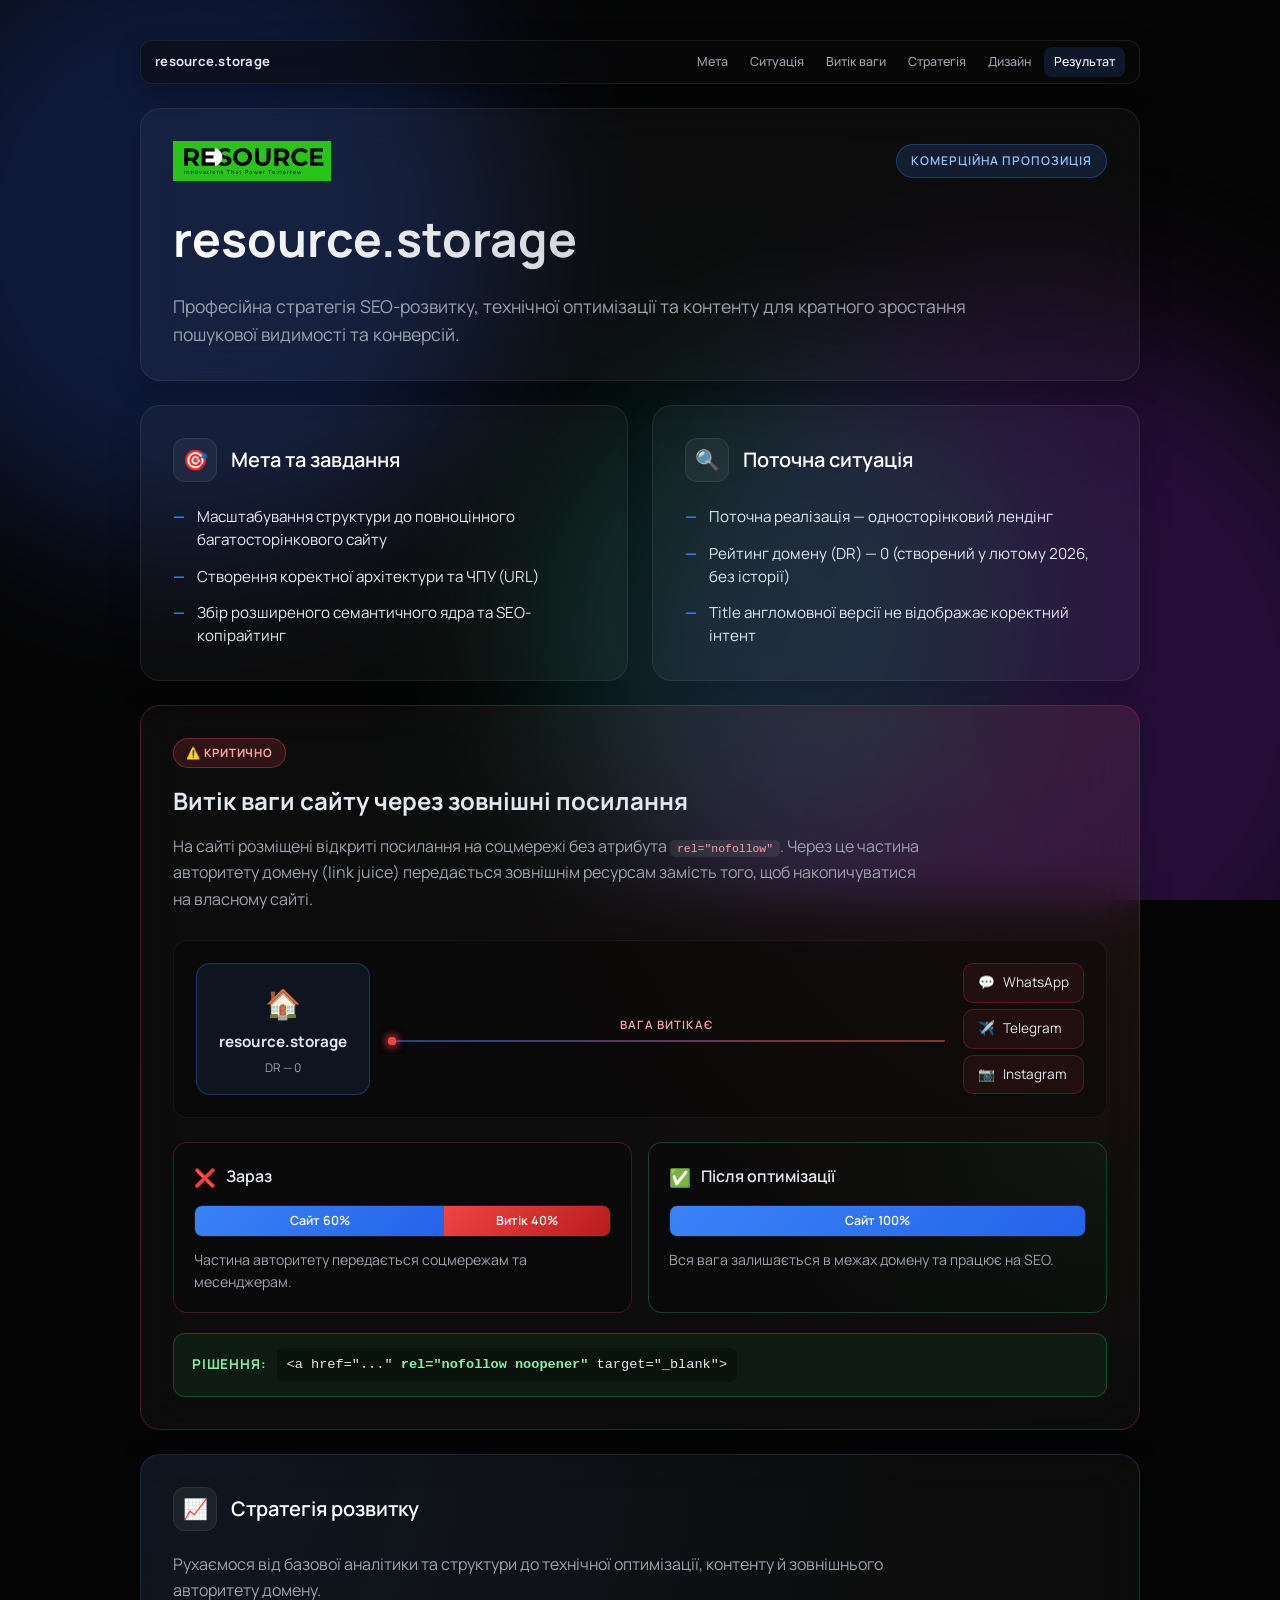
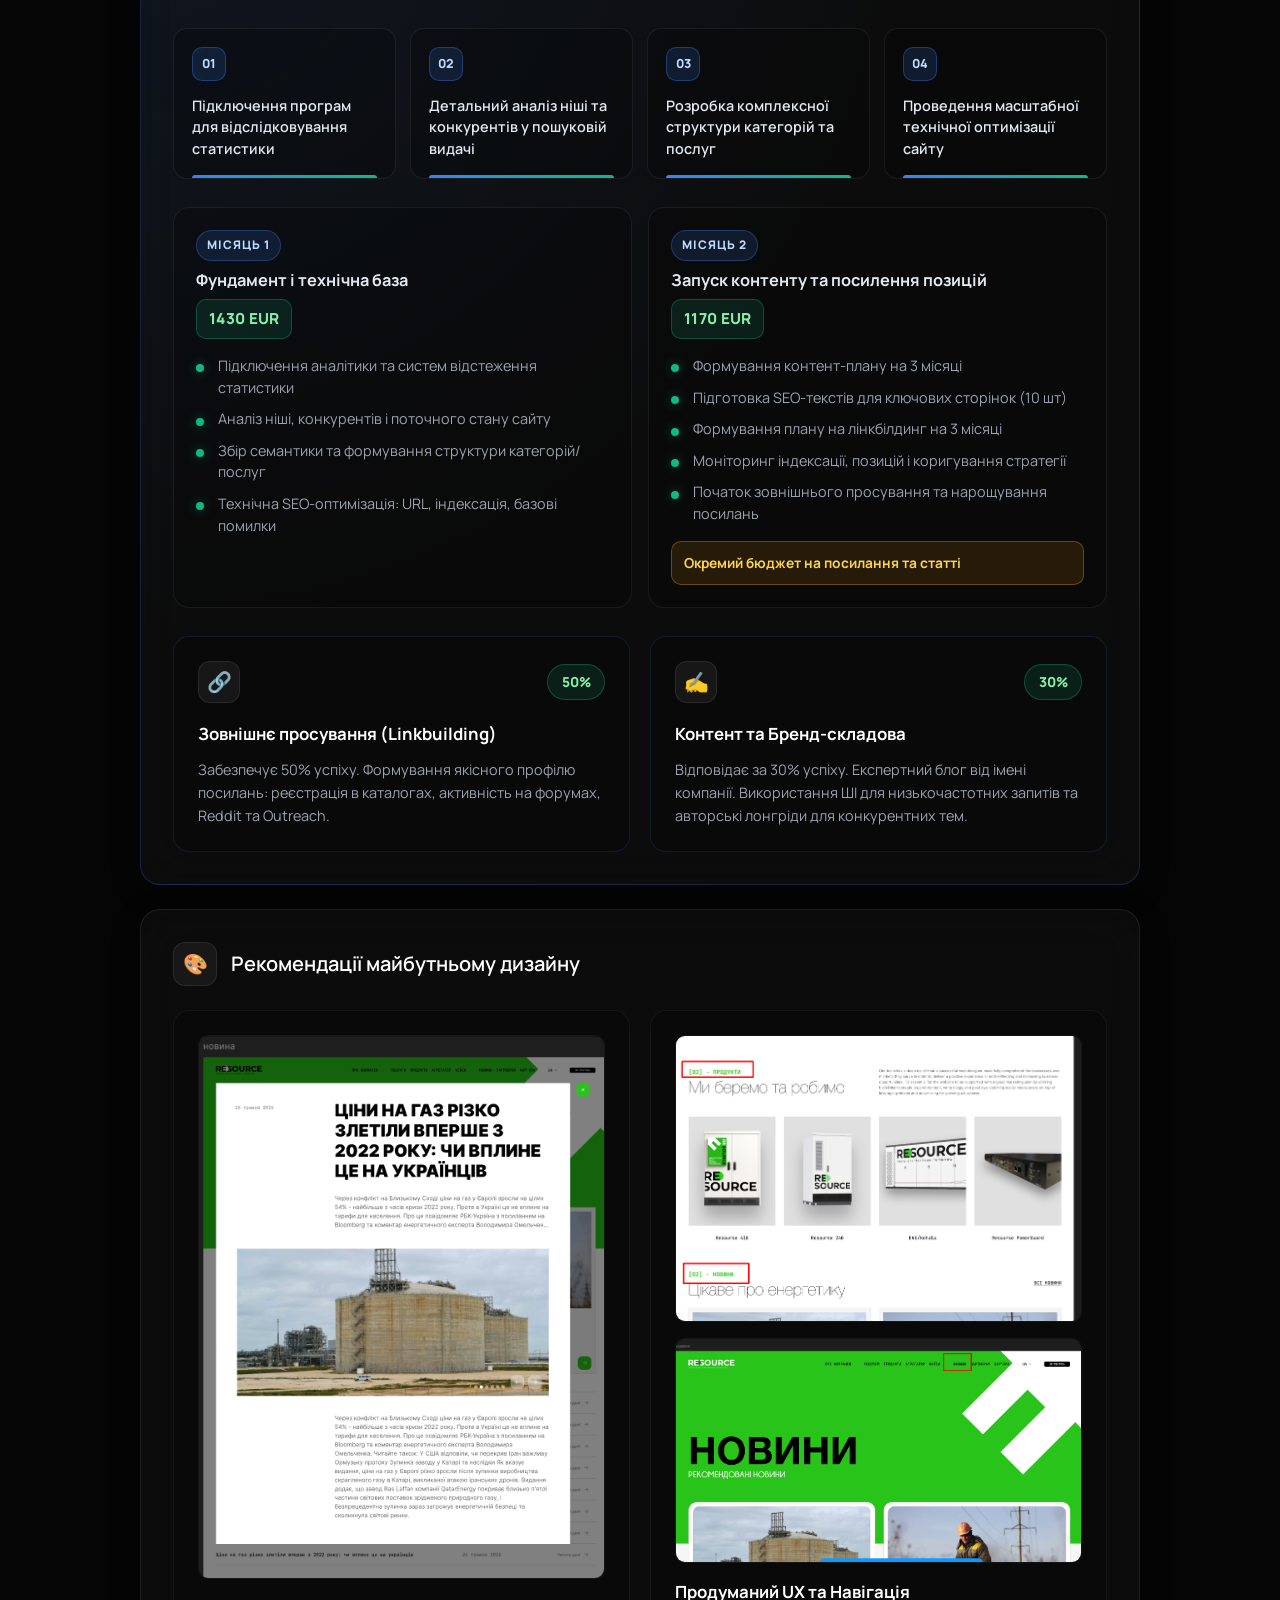
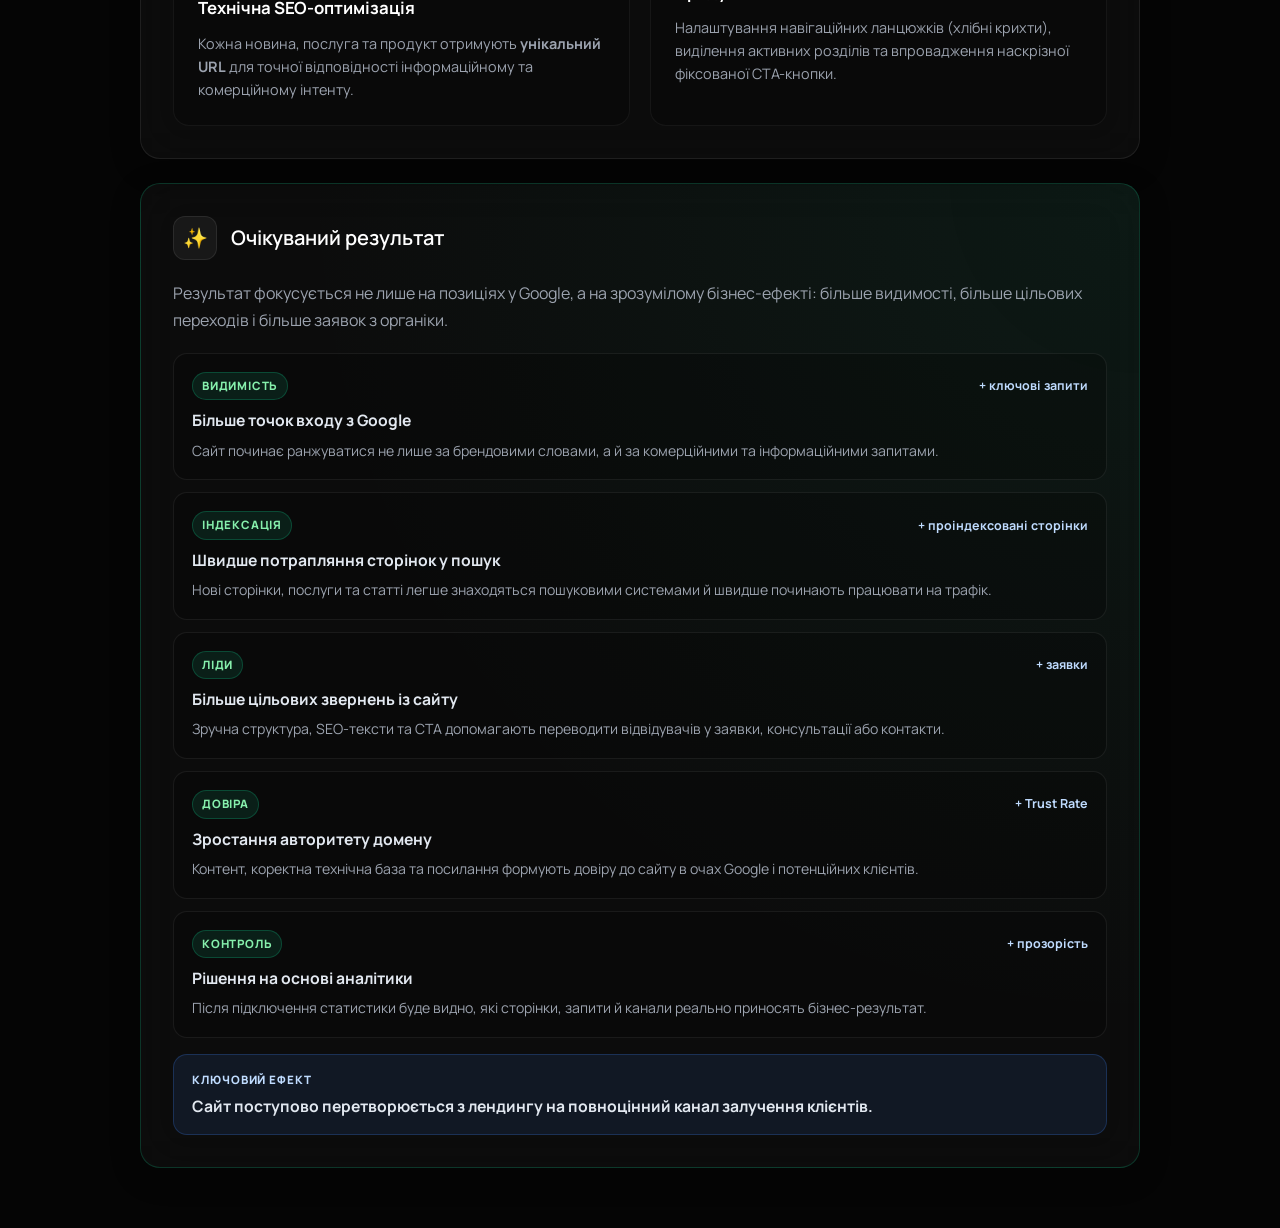
==== index.html @ 7d02f85b "Initial GitHub Pages site" ====
﻿<!doctype html>
<html lang="uk">

<head>
    <meta charset="UTF-8" />
    <meta name="viewport" content="width=device-width, initial-scale=1.0" />
    <title>Комерційна пропозиція | resource.storage</title>
    <link rel="preconnect" href="https://fonts.googleapis.com" />
    <link rel="preconnect" href="https://fonts.gstatic.com" crossorigin />
    <link href="https://fonts.googleapis.com/css2?family=Manrope:wght@300;400;500;600;700&display=swap"
        rel="stylesheet" />
    <link rel="stylesheet" href="styles.css" />
</head>

<body>
    <div class="bg-mesh">
        <div class="blob blob-1"></div>
        <div class="blob blob-2"></div>
        <div class="blob blob-3"></div>
    </div>
    <div class="container">
        <nav class="site-nav" aria-label="Навігація">
            <a class="site-nav__brand" href="https://resource.storage/" target="_blank"
                rel="noopener noreferrer">resource.storage</a>
            <button class="site-nav__toggle" id="navToggle" aria-label="Меню" aria-expanded="false">
                <span></span><span></span><span></span>
            </button>
            <ul class="site-nav__list" id="navList">
                <li><a href="#goals">Мета</a></li>
                <li><a href="#situation">Ситуація</a></li>
                <li><a href="#linkLeak">Витік ваги</a></li>
                <li><a href="#strategy">Стратегія</a></li>
                <li><a href="#design">Дизайн</a></li>
                <li><a href="#benefits">Результат</a></li>
            </ul>
        </nav>
        <header class="glass-panel hero reveal">
            <div class="hero-top">
                <img id="clientLogo" src="" alt="Логотип клієнта" class="client-logo" />
                <div class="badge">Комерційна пропозиція</div>
            </div>
            <h1 id="companyName">Компания</h1>
            <p id="offerSummary" class="lead"></p>
        </header>
        <div class="grid-2 reveal">
            <section id="goals" class="glass-panel panel-with-image">
                <div class="panel-header">
                    <div class="icon-box">🎯</div>
                    <h2>Мета та завдання</h2>
                </div>
                <ul id="goalsList" class="clean-list"></ul>
            </section>
            <section id="situation" class="glass-panel panel-with-image">
                <div class="panel-header">
                    <div class="icon-box">🔍</div>
                    <h2>Поточна ситуація</h2>
                </div>
                <ul id="currentSituationList" class="clean-list"></ul>
            </section>
        </div>

        <section id="linkLeak" class="glass-panel link-leak reveal">
            <div class="link-leak__header">
                <div class="link-leak__badge">⚠️ Критично</div>
                <h2 class="link-leak__title">Витік ваги сайту через зовнішні посилання</h2>
                <p class="link-leak__desc">
                    На сайті розміщені відкриті посилання на соцмережі без атрибута
                    <code>rel="nofollow"</code>. Через це частина авторитету домену (link juice)
                    передається зовнішнім ресурсам замість того, щоб накопичуватися на власному сайті.
                </p>
            </div>

            <div class="leak-diagram">
                <div class="leak-node leak-node--site">
                    <div class="leak-node__icon">🏠</div>
                    <div class="leak-node__label">resource.storage</div>
                    <div class="leak-node__sub">DR — 0</div>
                </div>
                <div class="leak-flow" aria-hidden="true">
                    <span class="leak-flow__label">вага витікає</span>
                    <div class="leak-flow__line">
                        <span class="leak-flow__dot"></span>
                        <span class="leak-flow__dot"></span>
                        <span class="leak-flow__dot"></span>
                    </div>
                </div>
                <div class="leak-targets">
                    <div class="leak-target"><span>💬</span> WhatsApp</div>
                    <div class="leak-target"><span>✈️</span> Telegram</div>
                    <div class="leak-target"><span>📷</span> Instagram</div>
                </div>
            </div>

            <div class="leak-compare">
                <div class="leak-card leak-card--bad">
                    <div class="leak-card__head">
                        <span class="leak-card__icon">❌</span>
                        <h3>Зараз</h3>
                    </div>
                    <div class="leak-bar">
                        <div class="leak-bar__fill leak-bar__fill--site" style="width: 60%;">Сайт 60%</div>
                        <div class="leak-bar__fill leak-bar__fill--leak" style="width: 40%;">Витік 40%</div>
                    </div>
                    <p>Частина авторитету передається соцмережам та месенджерам.</p>
                </div>
                <div class="leak-card leak-card--good">
                    <div class="leak-card__head">
                        <span class="leak-card__icon">✅</span>
                        <h3>Після оптимізації</h3>
                    </div>
                    <div class="leak-bar">
                        <div class="leak-bar__fill leak-bar__fill--site" style="width: 100%;">Сайт 100%</div>
                    </div>
                    <p>Вся вага залишається в межах домену та працює на SEO.</p>
                </div>
            </div>

            <div class="leak-fix">
                <span class="leak-fix__label">Рішення:</span>
                <code>&lt;a href="..." <strong>rel="nofollow noopener"</strong> target="_blank"&gt;</code>
            </div>
        </section>

        <section id="strategy" class="glass-panel strategy-section reveal">
            <div class="panel-header">
                <div class="icon-box">📈</div>
                <h2>Стратегія розвитку</h2>
            </div>
            <p class="strategy-section__lead">
                Рухаємося від базової аналітики та структури до технічної оптимізації, контенту й зовнішнього
                авторитету домену.
            </p>
            <ul id="newStrategyList" class="strategy-timeline"></ul>

            <div class="strategy-months" aria-label="Розподіл робіт на два місяці">
                <div class="strategy-month">
                    <div class="strategy-month__top">
                        <span class="strategy-month__label">Місяць 1</span>
                        <strong>Фундамент і технічна база</strong>
                        <span class="strategy-month__price">1430 EUR</span>
                    </div>
                    <ul>
                        <li>Підключення аналітики та систем відстеження статистики</li>
                        <li>Аналіз ніші, конкурентів і поточного стану сайту</li>
                        <li>Збір семантики та формування структури категорій/послуг</li>
                        <li>Технічна SEO-оптимізація: URL, індексація, базові помилки</li>
                    </ul>
                </div>
                <div class="strategy-month">
                    <div class="strategy-month__top">
                        <span class="strategy-month__label">Місяць 2</span>
                        <strong>Запуск контенту та посилення позицій</strong>
                        <span class="strategy-month__price">1170 EUR</span>
                    </div>
                    <ul>
                        <li>Формування контент-плану на 3 місяці</li>
                        <li>Підготовка SEO-текстів для ключових сторінок (10 шт)</li>
                        <li>Формування плану на лінкбілдинг на 3 місяці</li>
                        <li>Моніторинг індексації, позицій і коригування стратегії</li>
                        <li>Початок зовнішнього просування та нарощування посилань</li>
                    </ul>
                    <div class="strategy-month__note">Окремий бюджет на посилання та статті</div>
                </div>
            </div>

            <div class="strategy-grid strategy-priority-grid" id="strategyBlocksGrid"></div>
        </section>

        <section id="design" class="glass-panel reveal">
            <div class="panel-header">
                <div class="icon-box">🎨</div>
                <h2>Рекомендації майбутньому дизайну</h2>
            </div>
            <div class="strategy-grid" id="designGrid"></div>
        </section>
        <section id="benefits" class="glass-panel results-panel reveal">
            <div class="panel-header">
                <div class="icon-box">✨</div>
                <h2>Очікуваний результат</h2>
            </div>
            <p class="results-panel__lead">
                Результат фокусується не лише на позиціях у Google, а на зрозумілому бізнес-ефекті:
                більше видимості, більше цільових переходів і більше заявок з органіки.
            </p>
            <div id="benefitsList" class="business-results"></div>
            <div class="results-summary">
                <span class="results-summary__label">Ключовий ефект</span>
                <strong>Сайт поступово перетворюється з лендингу на повноцінний канал залучення клієнтів.</strong>
            </div>
        </section>
    </div>

    <div id="lightbox" class="lightbox" role="dialog" aria-modal="true">
        <button class="lightbox-close" id="lightboxClose" aria-label="Закрити">&times;</button>
        <img id="lightboxImg" src="" alt="" class="lightbox-img" />
    </div>

    <script src="script.js"></script>
</body>

</html>
---- styles.css ----
﻿:root {
    --bg: #050505;
    --text: #e2e8f0;
    --muted: #9ca3af;
    --accent: #3b82f6;
    --accent-hover: #2563eb;
    --glass-bg: rgba(255, 255, 255, 0.03);
    --glass-border: rgba(255, 255, 255, 0.08);
}

* {
    box-sizing: border-box;
}

body {
    margin: 0;
    font-family: 'Manrope', sans-serif;
    background-color: var(--bg);
    color: var(--text);
    line-height: 1.6;
    overflow-x: hidden;
    min-height: 100vh;
    padding-bottom: 60px;
}

.bg-mesh {
    position: fixed;
    top: 0;
    left: 0;
    right: 0;
    bottom: 0;
    z-index: -1;
    overflow: hidden;
    background: #050505;
}

.blob {
    position: absolute;
    border-radius: 50%;
    filter: blur(80px);
    opacity: 0.4;
    animation: float 20s infinite ease-in-out;
}

.blob-1 {
    top: -10%;
    left: -10%;
    width: 50vw;
    height: 50vw;
    background: #1e3a8a;
}

.blob-2 {
    bottom: -20%;
    right: -10%;
    width: 60vw;
    height: 60vw;
    background: #581c87;
    animation-delay: -5s;
}

.blob-3 {
    top: 40%;
    left: 40%;
    width: 40vw;
    height: 40vw;
    background: #064e3b;
    animation-delay: -10s;
}

@keyframes float {

    0%,
    100% {
        transform: translateY(0) scale(1);
    }

    50% {
        transform: translateY(-30px) scale(1.05);
    }
}

.container {
    max-width: 1040px;
    margin: 40px auto 0;
    padding: 0 20px;
    display: flex;
    flex-direction: column;
    gap: 24px;
}

.glass-panel {
    background: var(--glass-bg);
    border: 1px solid var(--glass-border);
    backdrop-filter: blur(24px);
    -webkit-backdrop-filter: blur(24px);
    border-radius: 20px;
    padding: 32px;
    box-shadow: 0 8px 32px rgba(0, 0, 0, 0.2);
}

html {
    scroll-behavior: smooth;
}

section[id],
footer[id] {
    scroll-margin-top: 70px;
}

.site-nav {
    position: sticky;
    top: 10px;
    z-index: 100;
    display: flex;
    align-items: center;
    justify-content: space-between;
    gap: 12px;
    padding: 6px 14px;
    background: rgba(10, 10, 12, 0.55);
    border: 1px solid var(--glass-border);
    backdrop-filter: blur(24px);
    -webkit-backdrop-filter: blur(24px);
    border-radius: 12px;
    box-shadow: 0 6px 24px rgba(0, 0, 0, 0.3);
}

.site-nav__brand {
    font-weight: 700;
    letter-spacing: 0.02em;
    color: var(--text);
    font-size: 0.82rem;
    text-decoration: none;
    transition: color 0.2s;
}

.site-nav__brand:hover {
    color: var(--accent);
}

.site-nav__list {
    list-style: none;
    margin: 0;
    padding: 0;
    display: flex;
    flex-wrap: wrap;
    gap: 2px;
}

.site-nav__list a {
    display: inline-block;
    padding: 5px 10px;
    color: var(--muted);
    text-decoration: none;
    font-size: 0.78rem;
    font-weight: 500;
    border-radius: 8px;
    transition: color 0.2s, background 0.2s;
}

.site-nav__list a:hover,
.site-nav__list a.active {
    color: #fff;
    background: rgba(59, 130, 246, 0.15);
}

.site-nav__toggle {
    display: none;
    flex-direction: column;
    gap: 4px;
    background: none;
    border: none;
    cursor: pointer;
    padding: 8px;
}

.site-nav__toggle span {
    display: block;
    width: 22px;
    height: 2px;
    background: var(--text);
    border-radius: 2px;
    transition: transform 0.25s, opacity 0.25s;
}

.site-nav__toggle[aria-expanded="true"] span:nth-child(1) {
    transform: translateY(6px) rotate(45deg);
}

.site-nav__toggle[aria-expanded="true"] span:nth-child(2) {
    opacity: 0;
}

.site-nav__toggle[aria-expanded="true"] span:nth-child(3) {
    transform: translateY(-6px) rotate(-45deg);
}

@media (max-width: 760px) {
    .site-nav {
        flex-wrap: wrap;
    }
    .site-nav__toggle {
        display: flex;
    }
    .site-nav__list {
        flex-basis: 100%;
        flex-direction: column;
        gap: 2px;
        max-height: 0;
        overflow: hidden;
        transition: max-height 0.3s ease;
    }
    .site-nav__list.open {
        max-height: 500px;
        padding-top: 8px;
    }
    .site-nav__list a {
        display: block;
        padding: 10px 12px;
    }
}

.hero-top {
    display: flex;
    align-items: center;
    justify-content: space-between;
    margin-bottom: 20px;
    flex-wrap: wrap;
    gap: 16px;
}

.client-logo {
    height: 40px;
    width: auto;
    max-width: 180px;
    object-fit: contain;
}

.badge {
    display: inline-block;
    padding: 6px 14px;
    background: rgba(59, 130, 246, 0.15);
    border: 1px solid rgba(59, 130, 246, 0.3);
    color: #93c5fd;
    border-radius: 100px;
    font-size: 0.75rem;
    font-weight: 600;
    text-transform: uppercase;
    letter-spacing: 0.08em;
}

.hero h1 {
    margin: 0 0 14px;
    font-size: clamp(2rem, 4vw, 3rem);
    font-weight: 700;
    background: linear-gradient(to right, #fff, #9ca3af);
    background-clip: text;
    -webkit-background-clip: text;
    -webkit-text-fill-color: transparent;
}

.hero .lead {
    font-size: 1.1rem;
    color: var(--muted);
    margin: 0;
    max-width: 800px;
    line-height: 1.6;
}

.grid-2 {
    display: grid;
    grid-template-columns: 1fr 1fr;
    gap: 24px;
}

.panel-header {
    display: flex;
    align-items: center;
    gap: 14px;
    margin-bottom: 24px;
}

.icon-box {
    background: rgba(255, 255, 255, 0.05);
    width: 44px;
    height: 44px;
    border-radius: 12px;
    display: flex;
    align-items: center;
    justify-content: center;
    font-size: 1.25rem;
    border: 1px solid var(--glass-border);
}

h2 {
    margin: 0;
    font-size: 1.25rem;
    font-weight: 600;
    color: #fff;
}

.clean-list {
    list-style: none;
    padding: 0;
    margin: 0;
    display: flex;
    flex-direction: column;
    gap: 14px;
}

.clean-list li {
    display: flex;
    gap: 12px;
    color: var(--text);
    font-size: 0.95rem;
    line-height: 1.5;
}

.clean-list li::before {
    content: "—";
    color: var(--accent);
    font-weight: bold;
}

.check-list li::before {
    content: "✓";
    color: #10b981;
}

.results-panel {
    border-color: rgba(16, 185, 129, 0.24);
    background:
        radial-gradient(circle at top right, rgba(16, 185, 129, 0.08), transparent 60%),
        var(--glass-bg);
}

.results-panel__lead {
    margin: -4px 0 20px;
    color: var(--muted);
    line-height: 1.65;
}

.business-results {
    display: grid;
    grid-template-columns: 1fr;
    gap: 12px;
}

.business-result {
    padding: 18px;
    background: rgba(0, 0, 0, 0.22);
    border: 1px solid rgba(255, 255, 255, 0.07);
    border-radius: 14px;
    transition: transform 0.25s ease, border-color 0.25s ease;
}

.business-result:hover {
    transform: translateY(-2px);
    border-color: rgba(16, 185, 129, 0.28);
}

.business-result__top {
    display: flex;
    justify-content: space-between;
    align-items: center;
    gap: 10px;
    margin-bottom: 10px;
}

.business-result__metric {
    padding: 4px 9px;
    background: rgba(16, 185, 129, 0.12);
    border: 1px solid rgba(16, 185, 129, 0.28);
    border-radius: 100px;
    color: #86efac;
    font-size: 0.72rem;
    font-weight: 800;
    text-transform: uppercase;
    letter-spacing: 0.07em;
}

.business-result__impact {
    color: #bfdbfe;
    font-size: 0.78rem;
    font-weight: 700;
    white-space: nowrap;
}

.business-result h3 {
    margin: 0 0 8px;
    color: var(--text);
    font-size: 0.98rem;
    line-height: 1.35;
}

.business-result p {
    margin: 0;
    color: var(--muted);
    font-size: 0.88rem;
    line-height: 1.55;
}

.results-summary {
    margin-top: 16px;
    padding: 16px 18px;
    background: rgba(59, 130, 246, 0.1);
    border: 1px solid rgba(59, 130, 246, 0.24);
    border-radius: 14px;
}

.results-summary__label {
    display: block;
    margin-bottom: 6px;
    color: #bfdbfe;
    font-size: 0.72rem;
    font-weight: 800;
    text-transform: uppercase;
    letter-spacing: 0.08em;
}

.results-summary strong {
    display: block;
    color: var(--text);
    font-size: 0.98rem;
    line-height: 1.45;
}

.strategy-grid {
    display: grid;
    grid-template-columns: 1fr 1fr;
    gap: 20px;
}

.strategy-section {
    position: relative;
    overflow: hidden;
    border-color: rgba(59, 130, 246, 0.22);
    background:
        radial-gradient(circle at top left, rgba(59, 130, 246, 0.09), transparent 55%),
        var(--glass-bg);
}

.strategy-section__lead {
    margin: -4px 0 24px;
    color: var(--muted);
    max-width: 760px;
    line-height: 1.65;
}

.strategy-timeline {
    list-style: none;
    margin: 0 0 28px;
    padding: 0;
    display: grid;
    grid-template-columns: repeat(4, 1fr);
    gap: 14px;
}

.strategy-timeline__item {
    position: relative;
    min-height: 128px;
    padding: 18px;
    background: rgba(0, 0, 0, 0.22);
    border: 1px solid rgba(255, 255, 255, 0.07);
    border-radius: 14px;
    overflow: hidden;
}

.strategy-timeline__item::after {
    content: "";
    position: absolute;
    left: 18px;
    right: 18px;
    bottom: 0;
    height: 3px;
    background: linear-gradient(90deg, #3b82f6, #10b981);
    border-radius: 3px 3px 0 0;
}

.strategy-timeline__step {
    display: inline-flex;
    align-items: center;
    justify-content: center;
    width: 34px;
    height: 34px;
    margin-bottom: 14px;
    background: rgba(59, 130, 246, 0.15);
    border: 1px solid rgba(59, 130, 246, 0.35);
    border-radius: 10px;
    color: #bfdbfe;
    font-size: 0.78rem;
    font-weight: 800;
}

.strategy-timeline__text {
    display: block;
    color: var(--text);
    font-size: 0.9rem;
    line-height: 1.5;
    font-weight: 600;
}

.strategy-months {
    display: grid;
    grid-template-columns: 1fr 1fr;
    gap: 16px;
    margin: 0 0 28px;
}

.strategy-month {
    padding: 22px;
    background: rgba(0, 0, 0, 0.22);
    border: 1px solid rgba(255, 255, 255, 0.07);
    border-radius: 16px;
}

.strategy-month__top {
    display: flex;
    flex-direction: column;
    gap: 8px;
    margin-bottom: 16px;
}

.strategy-month__top strong {
    color: var(--text);
    font-size: 1.02rem;
    line-height: 1.35;
}

.strategy-month__price {
    width: fit-content;
    padding: 7px 12px;
    background: rgba(16, 185, 129, 0.12);
    border: 1px solid rgba(16, 185, 129, 0.32);
    border-radius: 10px;
    color: #86efac;
    font-size: 0.95rem;
    font-weight: 800;
    letter-spacing: 0.02em;
}

.strategy-month__label {
    width: fit-content;
    padding: 5px 10px;
    background: rgba(59, 130, 246, 0.14);
    border: 1px solid rgba(59, 130, 246, 0.32);
    border-radius: 100px;
    color: #bfdbfe;
    font-size: 0.74rem;
    font-weight: 800;
    text-transform: uppercase;
    letter-spacing: 0.08em;
}

.strategy-month ul {
    list-style: none;
    margin: 0;
    padding: 0;
    display: flex;
    flex-direction: column;
    gap: 10px;
}

.strategy-month li {
    position: relative;
    padding-left: 22px;
    color: var(--muted);
    font-size: 0.9rem;
    line-height: 1.5;
}

.strategy-month li::before {
    content: "";
    position: absolute;
    left: 0;
    top: 0.65em;
    width: 8px;
    height: 8px;
    border-radius: 50%;
    background: #10b981;
    box-shadow: 0 0 12px rgba(16, 185, 129, 0.45);
}

.strategy-month__note {
    margin-top: 16px;
    padding: 10px 12px;
    background: rgba(245, 158, 11, 0.12);
    border: 1px solid rgba(245, 158, 11, 0.34);
    border-radius: 10px;
    color: #fcd34d;
    font-size: 0.86rem;
    font-weight: 700;
}

.strategy-priority-grid {
    margin-top: 0;
}

.strategy-card {
    background: rgba(0, 0, 0, 0.2);
    padding: 24px;
    border-radius: 16px;
    border: 1px solid rgba(255, 255, 255, 0.05);
    transition: transform 0.3s ease;
}

.strategy-section .strategy-card {
    position: relative;
    min-height: 210px;
    border-color: rgba(59, 130, 246, 0.14);
}

.strategy-section .strategy-card::before {
    content: "";
    position: absolute;
    inset: 0;
    border-radius: inherit;
    background: linear-gradient(135deg, rgba(59, 130, 246, 0.08), rgba(16, 185, 129, 0.05));
    opacity: 0;
    transition: opacity 0.3s ease;
    pointer-events: none;
}

.strategy-section .strategy-card:hover::before {
    opacity: 1;
}

.strategy-card__meta {
    display: flex;
    align-items: center;
    justify-content: space-between;
    gap: 12px;
    margin-bottom: 18px;
}

.strategy-card__icon {
    display: inline-flex;
    align-items: center;
    justify-content: center;
    width: 42px;
    height: 42px;
    background: rgba(255, 255, 255, 0.06);
    border: 1px solid rgba(255, 255, 255, 0.08);
    border-radius: 12px;
    font-size: 1.25rem;
}

.strategy-card__weight {
    display: inline-flex;
    align-items: center;
    justify-content: center;
    min-width: 58px;
    padding: 6px 10px;
    background: rgba(16, 185, 129, 0.12);
    border: 1px solid rgba(16, 185, 129, 0.32);
    border-radius: 100px;
    color: #86efac;
    font-size: 0.86rem;
    font-weight: 800;
}

.strategy-card:hover {
    transform: translateY(-4px);
    background: rgba(59, 130, 246, 0.05);
    border-color: rgba(59, 130, 246, 0.2);
}

.strategy-card h3 {
    margin: 0 0 10px;
    font-size: 1.05rem;
    color: #fff;
}

.strategy-card p {
    margin: 0;
    font-size: 0.9rem;
    color: var(--muted);
    line-height: 1.6;
}

/* Картинки в карточках */
.panel-image {
    width: 100%;
    height: auto;
    display: block;
    border-radius: 12px;
    margin-bottom: 20px;
    border: 1px solid rgba(255, 255, 255, 0.05);
}

.strategy-image {
    width: 100%;
    height: auto;
    display: block;
    border-radius: 10px;
    margin-bottom: 16px;
    border: 1px solid rgba(255, 255, 255, 0.05);
    transition: transform 0.3s ease;
    cursor: zoom-in;
}

/* Link juice leak block */
.link-leak {
    border: 1px solid rgba(239, 68, 68, 0.25);
    background:
        radial-gradient(circle at top right, rgba(239, 68, 68, 0.08), transparent 60%),
        var(--glass-bg);
}

.link-leak__header {
    margin-bottom: 28px;
}

.link-leak__badge {
    display: inline-block;
    padding: 5px 12px;
    background: rgba(239, 68, 68, 0.15);
    border: 1px solid rgba(239, 68, 68, 0.4);
    color: #fca5a5;
    border-radius: 100px;
    font-size: 0.72rem;
    font-weight: 700;
    text-transform: uppercase;
    letter-spacing: 0.08em;
    margin-bottom: 14px;
}

.link-leak__title {
    margin: 0 0 12px;
    font-size: 1.5rem;
    font-weight: 700;
    color: var(--text);
}

.link-leak__desc {
    margin: 0;
    color: var(--muted);
    line-height: 1.65;
    max-width: 760px;
}

.link-leak__desc code {
    background: rgba(255, 255, 255, 0.08);
    padding: 2px 7px;
    border-radius: 5px;
    font-size: 0.88em;
    color: #fca5a5;
}

/* Diagram */
.leak-diagram {
    display: grid;
    grid-template-columns: auto 1fr auto;
    align-items: center;
    gap: 18px;
    padding: 22px;
    background: rgba(0, 0, 0, 0.25);
    border: 1px solid rgba(255, 255, 255, 0.05);
    border-radius: 14px;
    margin-bottom: 24px;
}

.leak-node {
    display: flex;
    flex-direction: column;
    align-items: center;
    gap: 4px;
    padding: 16px 22px;
    background: rgba(59, 130, 246, 0.1);
    border: 1px solid rgba(59, 130, 246, 0.3);
    border-radius: 14px;
    min-width: 140px;
}

.leak-node__icon {
    font-size: 1.8rem;
}

.leak-node__label {
    font-weight: 700;
    color: var(--text);
    font-size: 0.95rem;
}

.leak-node__sub {
    font-size: 0.75rem;
    color: var(--muted);
}

.leak-flow {
    display: flex;
    flex-direction: column;
    align-items: center;
    gap: 6px;
    position: relative;
}

.leak-flow__label {
    font-size: 0.72rem;
    color: #fca5a5;
    text-transform: uppercase;
    letter-spacing: 0.1em;
    font-weight: 600;
}

.leak-flow__line {
    position: relative;
    width: 100%;
    height: 2px;
    background: linear-gradient(to right, rgba(59, 130, 246, 0.5), rgba(239, 68, 68, 0.6));
    border-radius: 2px;
}

.leak-flow__dot {
    position: absolute;
    top: 50%;
    width: 8px;
    height: 8px;
    border-radius: 50%;
    background: #ef4444;
    box-shadow: 0 0 10px rgba(239, 68, 68, 0.7);
    transform: translateY(-50%);
    animation: leakDot 2.4s linear infinite;
}

.leak-flow__dot:nth-child(2) {
    animation-delay: 0.8s;
}

.leak-flow__dot:nth-child(3) {
    animation-delay: 1.6s;
}

@keyframes leakDot {
    0% { left: 0; opacity: 0; }
    10% { opacity: 1; }
    90% { opacity: 1; }
    100% { left: 100%; opacity: 0; }
}

.leak-targets {
    display: flex;
    flex-direction: column;
    gap: 6px;
}

.leak-target {
    display: flex;
    align-items: center;
    gap: 8px;
    padding: 8px 14px;
    background: rgba(239, 68, 68, 0.08);
    border: 1px solid rgba(239, 68, 68, 0.25);
    border-radius: 10px;
    font-size: 0.85rem;
    color: var(--text);
}

/* Compare cards */
.leak-compare {
    display: grid;
    grid-template-columns: 1fr 1fr;
    gap: 16px;
    margin-bottom: 20px;
}

.leak-card {
    padding: 20px;
    background: rgba(0, 0, 0, 0.2);
    border: 1px solid rgba(255, 255, 255, 0.06);
    border-radius: 14px;
}

.leak-card--bad {
    border-color: rgba(239, 68, 68, 0.25);
}

.leak-card--good {
    border-color: rgba(34, 197, 94, 0.3);
    background:
        radial-gradient(circle at top right, rgba(34, 197, 94, 0.06), transparent 70%),
        rgba(0, 0, 0, 0.2);
}

.leak-card__head {
    display: flex;
    align-items: center;
    gap: 10px;
    margin-bottom: 14px;
}

.leak-card__head h3 {
    margin: 0;
    font-size: 1rem;
    font-weight: 600;
}

.leak-card__icon {
    font-size: 1.1rem;
}

.leak-card p {
    margin: 12px 0 0;
    color: var(--muted);
    font-size: 0.88rem;
    line-height: 1.55;
}

.leak-bar {
    display: flex;
    height: 32px;
    border-radius: 8px;
    overflow: hidden;
    border: 1px solid rgba(255, 255, 255, 0.08);
}

.leak-bar__fill {
    display: flex;
    align-items: center;
    justify-content: center;
    font-size: 0.78rem;
    font-weight: 600;
    color: #fff;
    transition: width 0.6s ease;
}

.leak-bar__fill--site {
    background: linear-gradient(135deg, #3b82f6, #2563eb);
}

.leak-bar__fill--leak {
    background: linear-gradient(135deg, #ef4444, #b91c1c);
}

/* Fix */
.leak-fix {
    display: flex;
    flex-wrap: wrap;
    align-items: center;
    gap: 10px;
    padding: 14px 18px;
    background: rgba(34, 197, 94, 0.08);
    border: 1px solid rgba(34, 197, 94, 0.3);
    border-radius: 12px;
}

.leak-fix__label {
    font-weight: 700;
    color: #86efac;
    font-size: 0.85rem;
    text-transform: uppercase;
    letter-spacing: 0.06em;
}

.leak-fix code {
    font-family: 'SF Mono', Consolas, monospace;
    font-size: 0.85rem;
    color: var(--text);
    background: rgba(0, 0, 0, 0.3);
    padding: 6px 10px;
    border-radius: 6px;
    word-break: break-all;
}

.leak-fix code strong {
    color: #86efac;
}

@media (max-width: 720px) {
    .leak-diagram {
        grid-template-columns: 1fr;
        text-align: center;
    }
    .leak-flow {
        transform: rotate(90deg);
        height: 50px;
    }
    .leak-compare {
        grid-template-columns: 1fr;
    }
    .leak-node {
        width: 100%;
    }
}

.lightbox {
    display: none;
    position: fixed;
    inset: 0;
    z-index: 9999;
    background: rgba(0, 0, 0, 0.88);
    backdrop-filter: blur(8px);
    align-items: center;
    justify-content: center;
}

.lightbox.active {
    display: flex;
}

.lightbox-img {
    max-width: 92vw;
    max-height: 90vh;
    border-radius: 12px;
    box-shadow: 0 8px 60px rgba(0, 0, 0, 0.7);
    object-fit: contain;
    animation: lbFadeIn 0.2s ease;
}

@keyframes lbFadeIn {
    from {
        opacity: 0;
        transform: scale(0.95);
    }

    to {
        opacity: 1;
        transform: scale(1);
    }
}

.lightbox-close {
    position: fixed;
    top: 20px;
    right: 28px;
    background: none;
    border: none;
    color: #fff;
    font-size: 2.4rem;
    line-height: 1;
    cursor: pointer;
    opacity: 0.75;
    transition: opacity 0.2s;
}

.lightbox-close:hover {
    opacity: 1;
}

.strategy-card:hover .strategy-image {
    transform: translateY(-2px);
    border-color: rgba(59, 130, 246, 0.2);
}

.price-panel {
    display: flex;
    flex-direction: column;
}

.price-content {
    margin-top: auto;
}

.price-val {
    font-size: 2.2rem;
    font-weight: 700;
    color: #fff;
    margin-bottom: 8px;
}

.price-desc {
    font-size: 0.9rem;
    color: var(--muted);
    margin: 0;
    line-height: 1.5;
}

.contact-panel {
    display: flex;
    justify-content: space-between;
    align-items: center;
    flex-wrap: wrap;
    gap: 24px;
}

.contacts p {
    margin: 0 0 6px;
    font-size: 0.95rem;
}

.contacts p:last-child {
    margin: 0;
}

.contacts .label {
    color: var(--muted);
    display: inline-block;
    width: 130px;
}

.contacts a {
    color: var(--text);
    text-decoration: none;
    border-bottom: 1px solid rgba(255, 255, 255, 0.2);
    transition: border-color 0.2s ease;
}

.contacts a:hover {
    border-color: var(--accent);
}

.btn-primary {
    display: inline-block;
    background: var(--accent);
    color: #fff;
    text-decoration: none;
    padding: 14px 32px;
    border-radius: 12px;
    font-weight: 600;
    font-size: 1rem;
    transition: all 0.3s ease;
    box-shadow: 0 4px 15px rgba(59, 130, 246, 0.3);
    text-align: center;
}

.btn-primary:hover {
    background: var(--accent-hover);
    transform: translateY(-2px);
    box-shadow: 0 8px 25px rgba(59, 130, 246, 0.4);
}

.reveal {
    opacity: 0;
    transform: translateY(20px);
    animation: fadeIn 0.7s cubic-bezier(0.16, 1, 0.3, 1) forwards;
}

.reveal:nth-child(2) {
    animation-delay: 0.1s;
}

.reveal:nth-child(3) {
    animation-delay: 0.2s;
}

.reveal:nth-child(4) {
    animation-delay: 0.3s;
}

.reveal:nth-child(5) {
    animation-delay: 0.4s;
}

.reveal:nth-child(6) {
    animation-delay: 0.5s;
}

@keyframes fadeIn {
    to {
        opacity: 1;
        transform: translateY(0);
    }
}

@media(max-width: 768px) {

    .grid-2,
    .strategy-grid {
        grid-template-columns: 1fr;
    }

    .strategy-timeline {
        grid-template-columns: 1fr 1fr;
    }

    .strategy-months {
        grid-template-columns: 1fr;
    }

    .contact-panel {
        flex-direction: column;
        align-items: flex-start;
    }

    .glass-panel {
        padding: 24px;
    }

    .btn-primary {
        width: 100%;
    }
}

@media(max-width: 560px) {
    .strategy-timeline {
        grid-template-columns: 1fr;
    }

    .strategy-timeline__item {
        min-height: auto;
    }
}
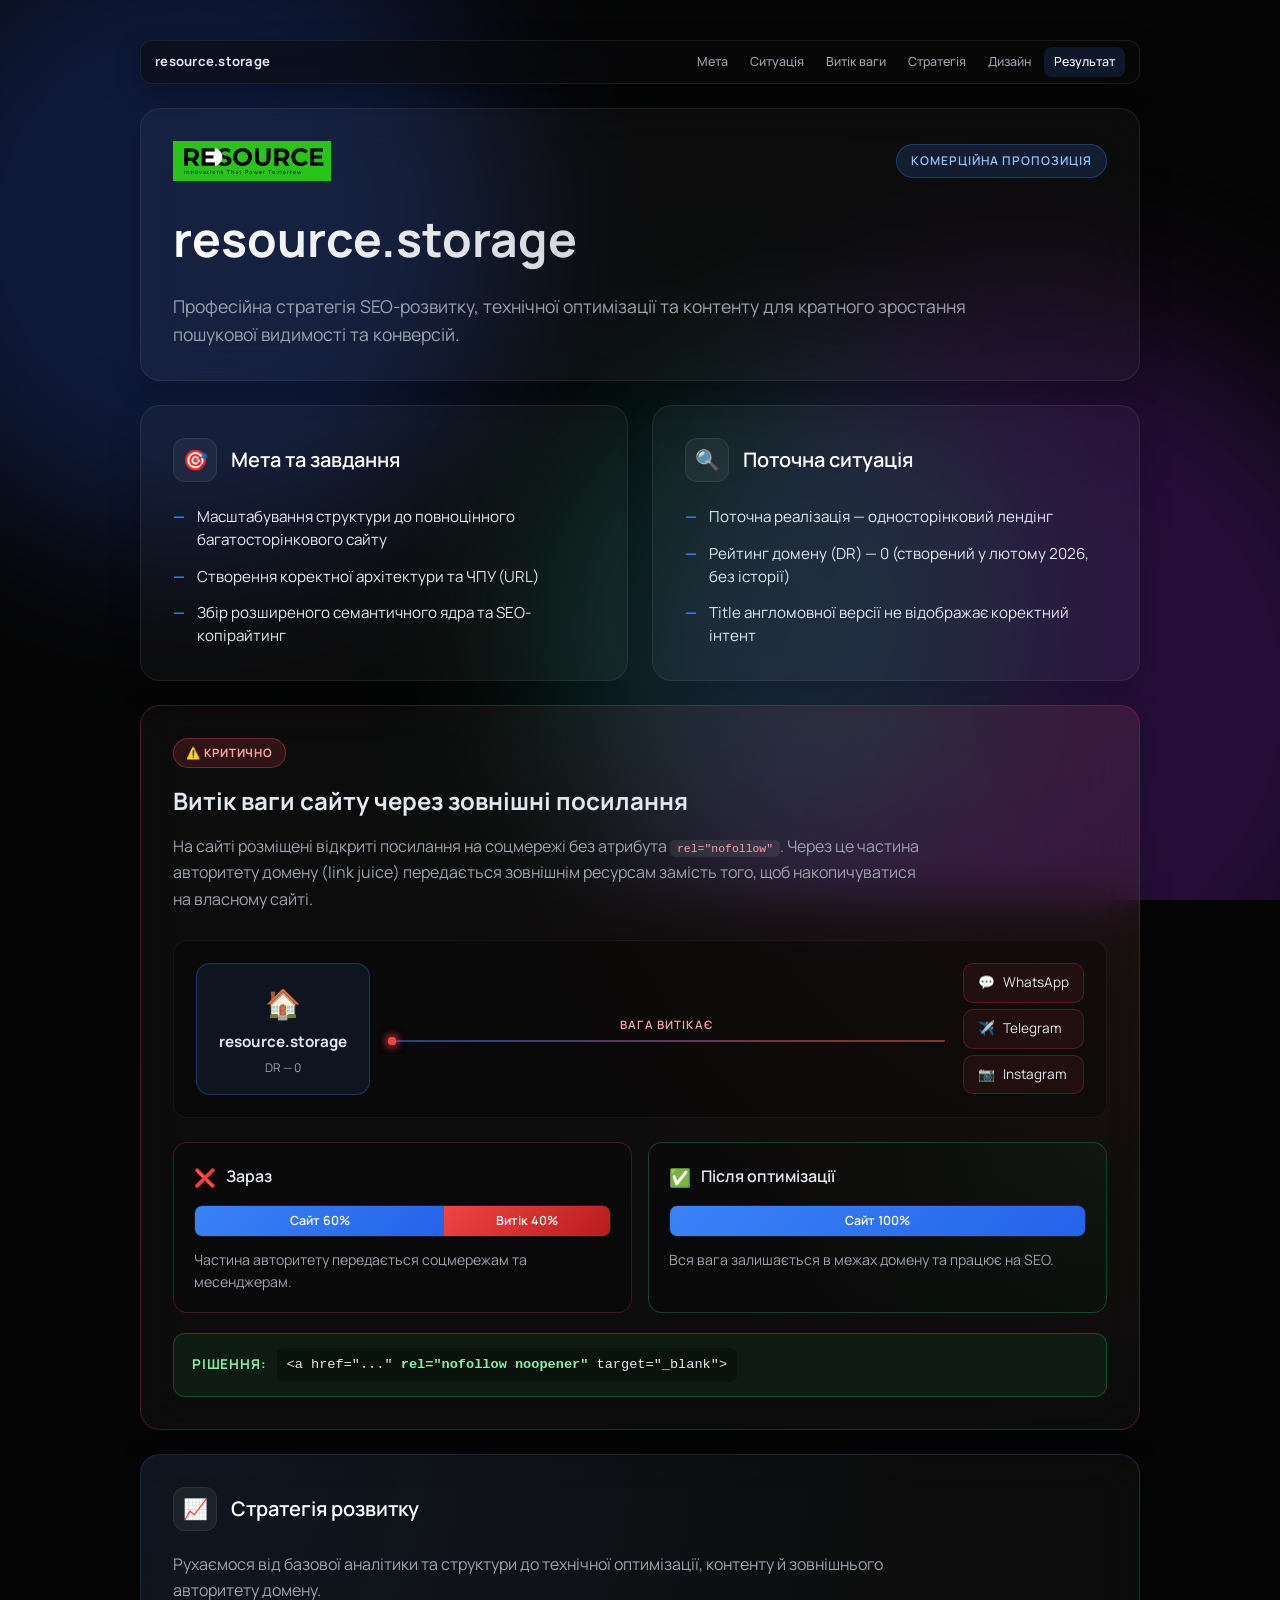
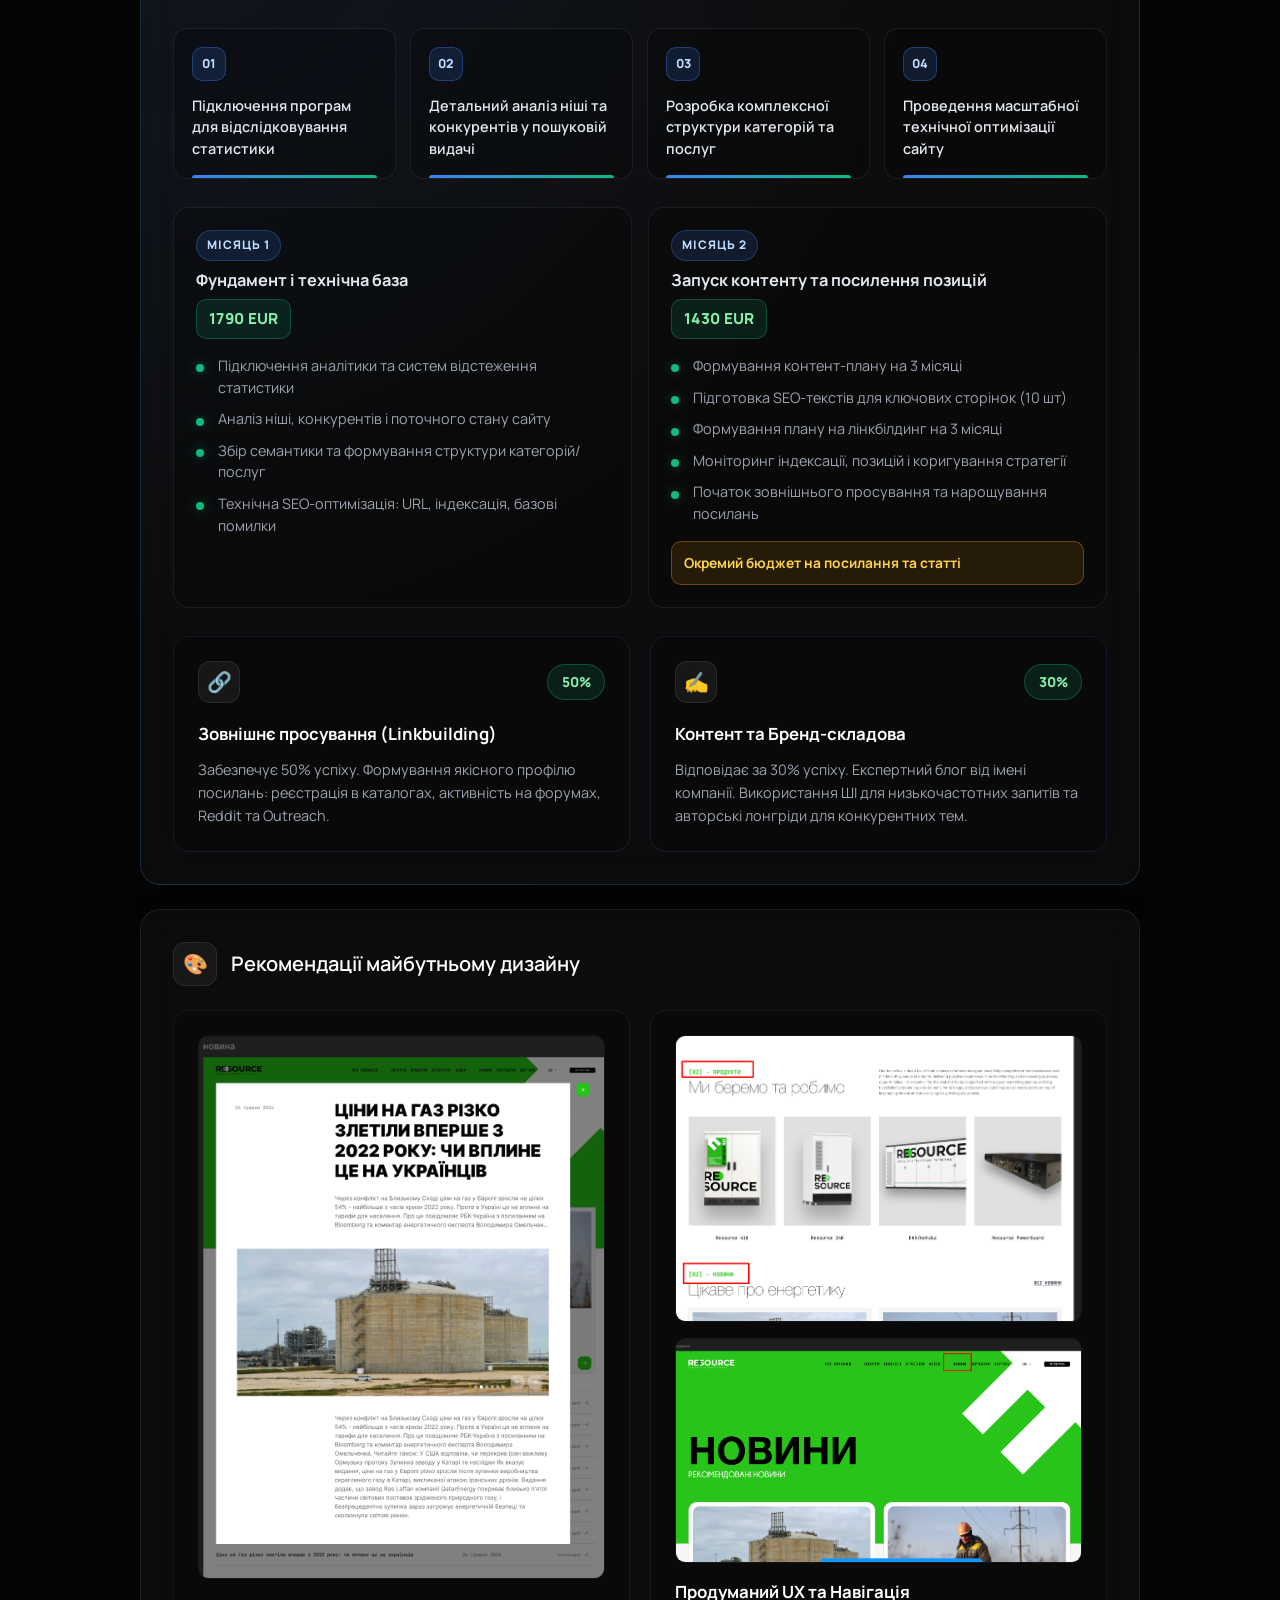
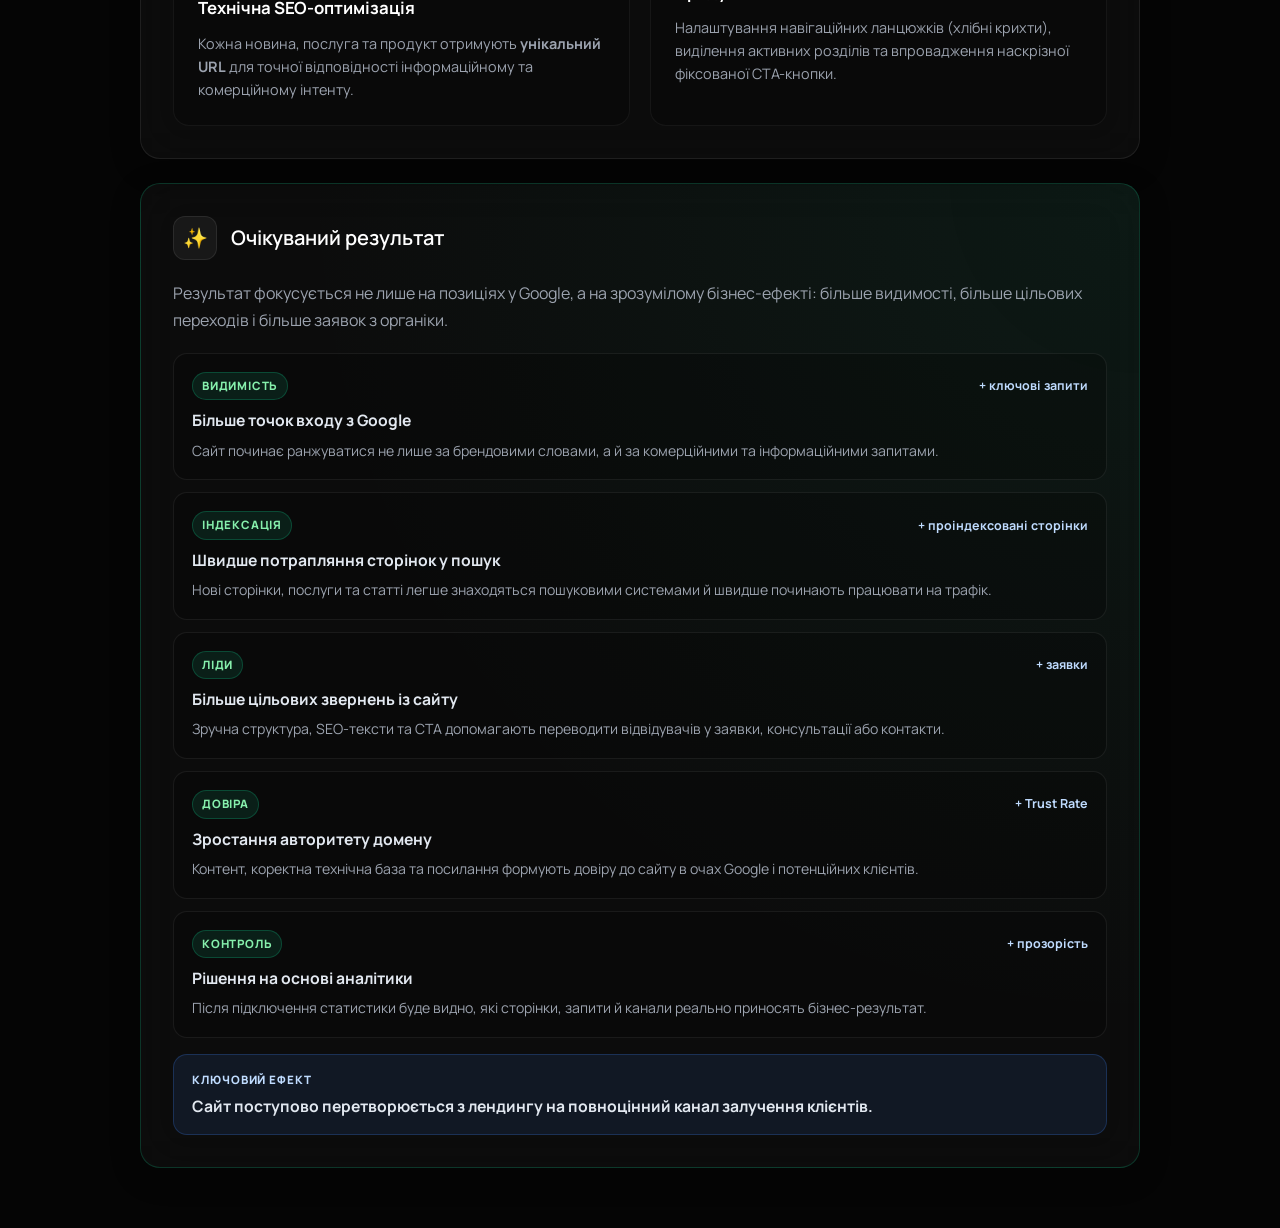
==== commit 574b01ef: "Update monthly pricing" ====
--- a/index.html
+++ b/index.html
@@ -137,7 +137,7 @@
                     <div class="strategy-month__top">
                         <span class="strategy-month__label">Місяць 1</span>
                         <strong>Фундамент і технічна база</strong>
-                        <span class="strategy-month__price">1430 EUR</span>
+                        <span class="strategy-month__price">1790 EUR</span>
                     </div>
                     <ul>
                         <li>Підключення аналітики та систем відстеження статистики</li>
@@ -150,7 +150,7 @@
                     <div class="strategy-month__top">
                         <span class="strategy-month__label">Місяць 2</span>
                         <strong>Запуск контенту та посилення позицій</strong>
-                        <span class="strategy-month__price">1170 EUR</span>
+                        <span class="strategy-month__price">1430 EUR</span>
                     </div>
                     <ul>
                         <li>Формування контент-плану на 3 місяці</li>
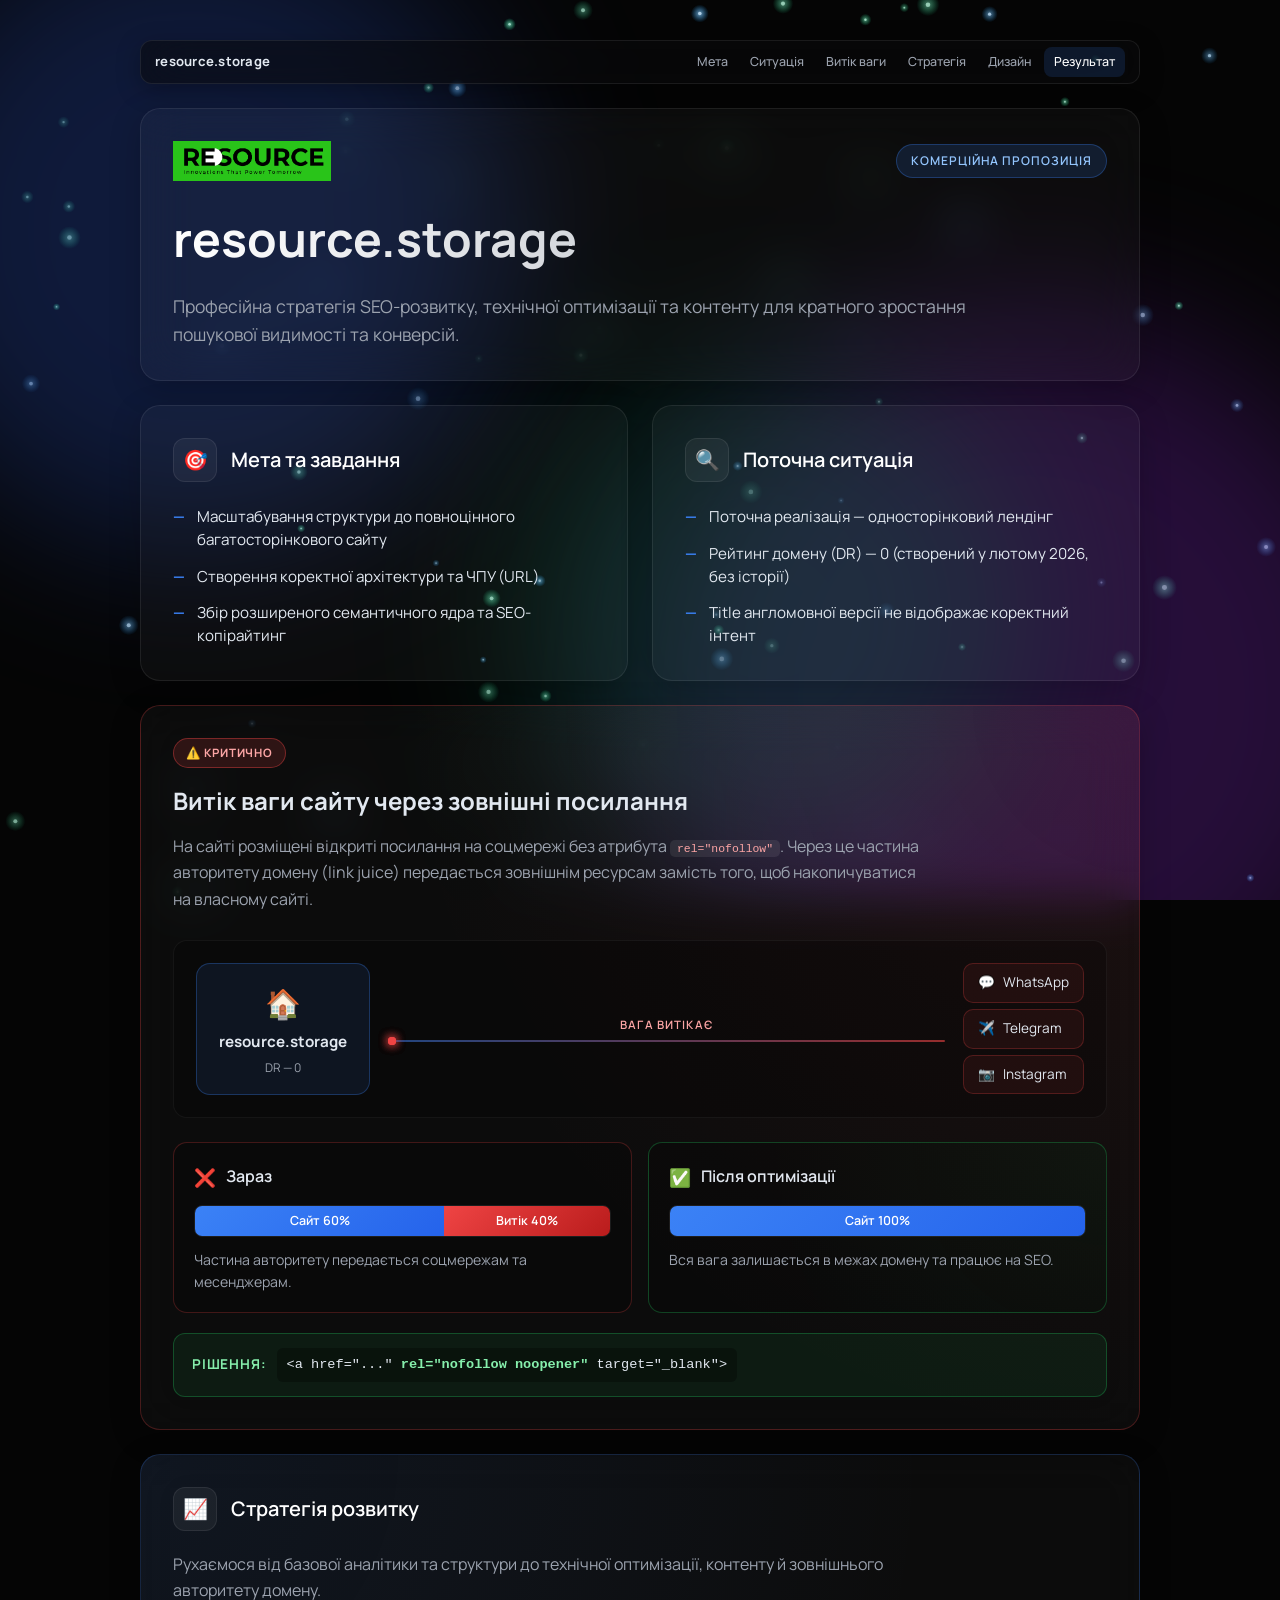
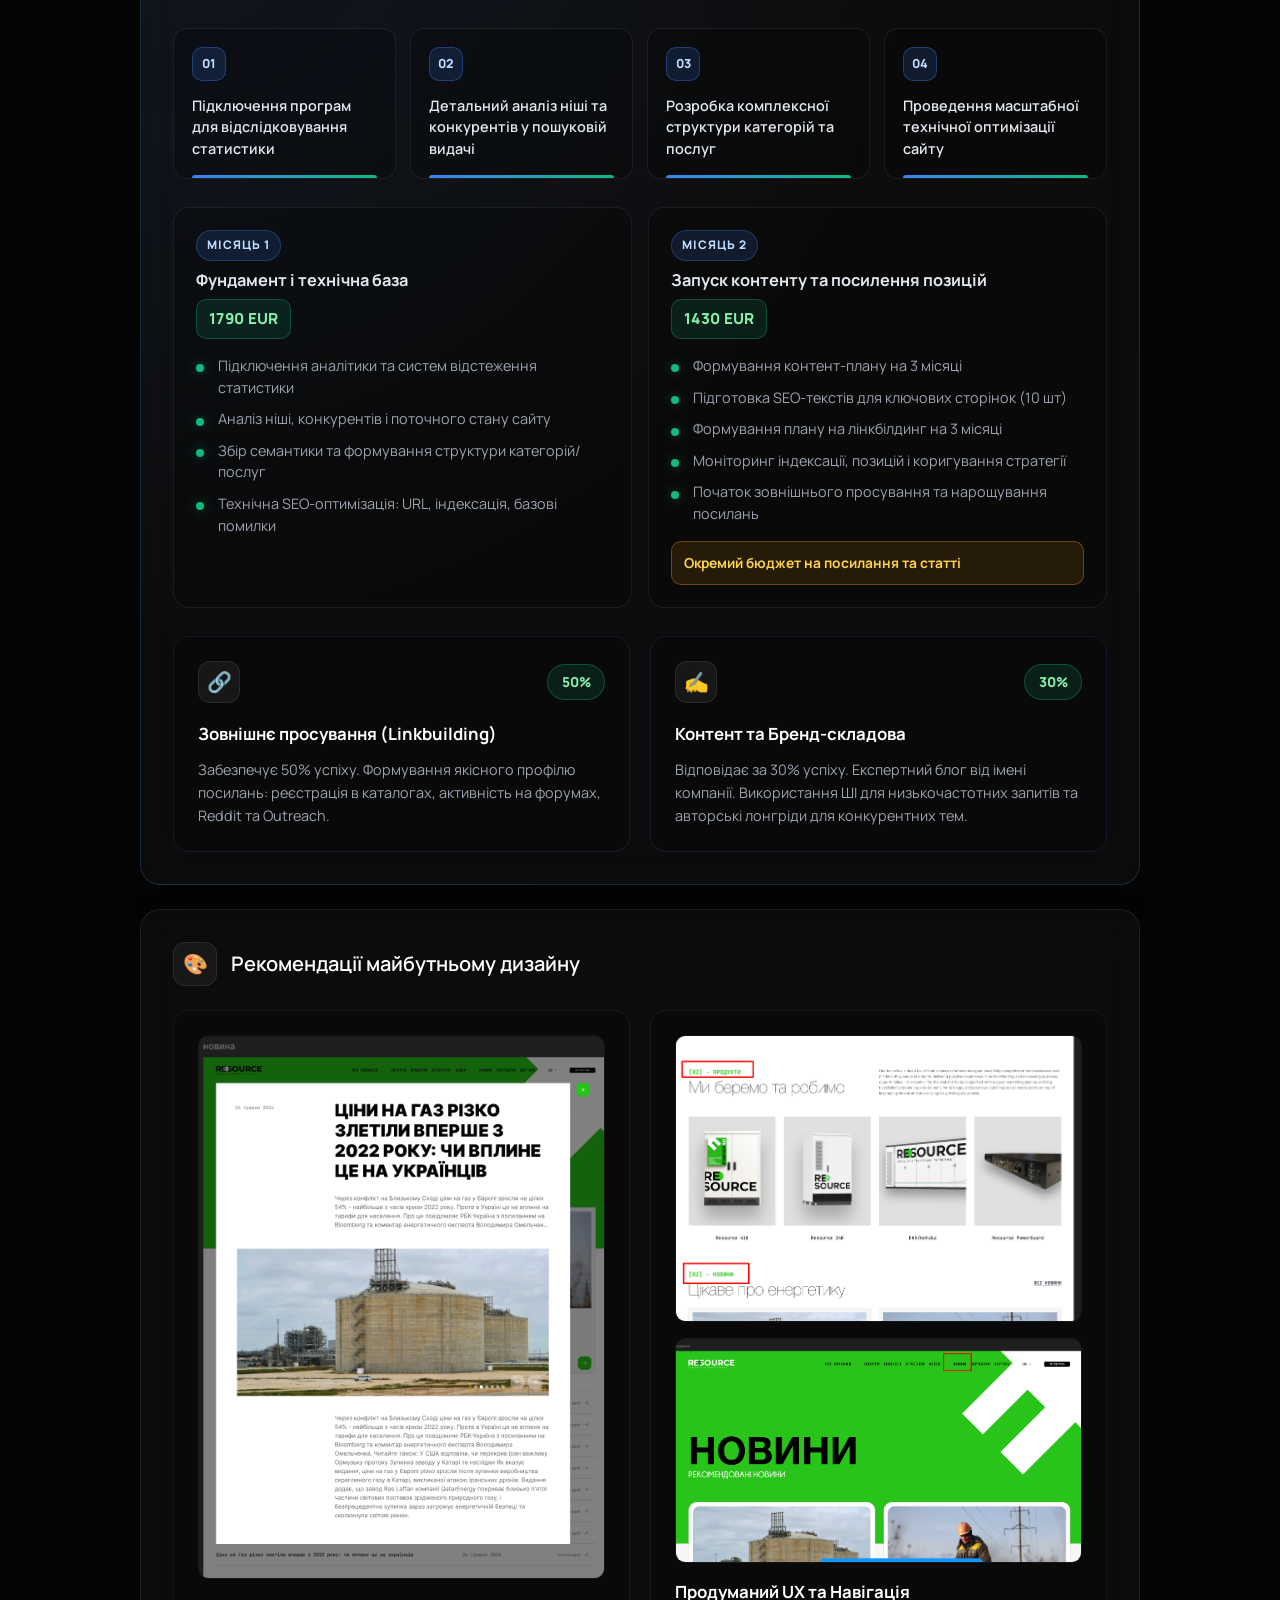
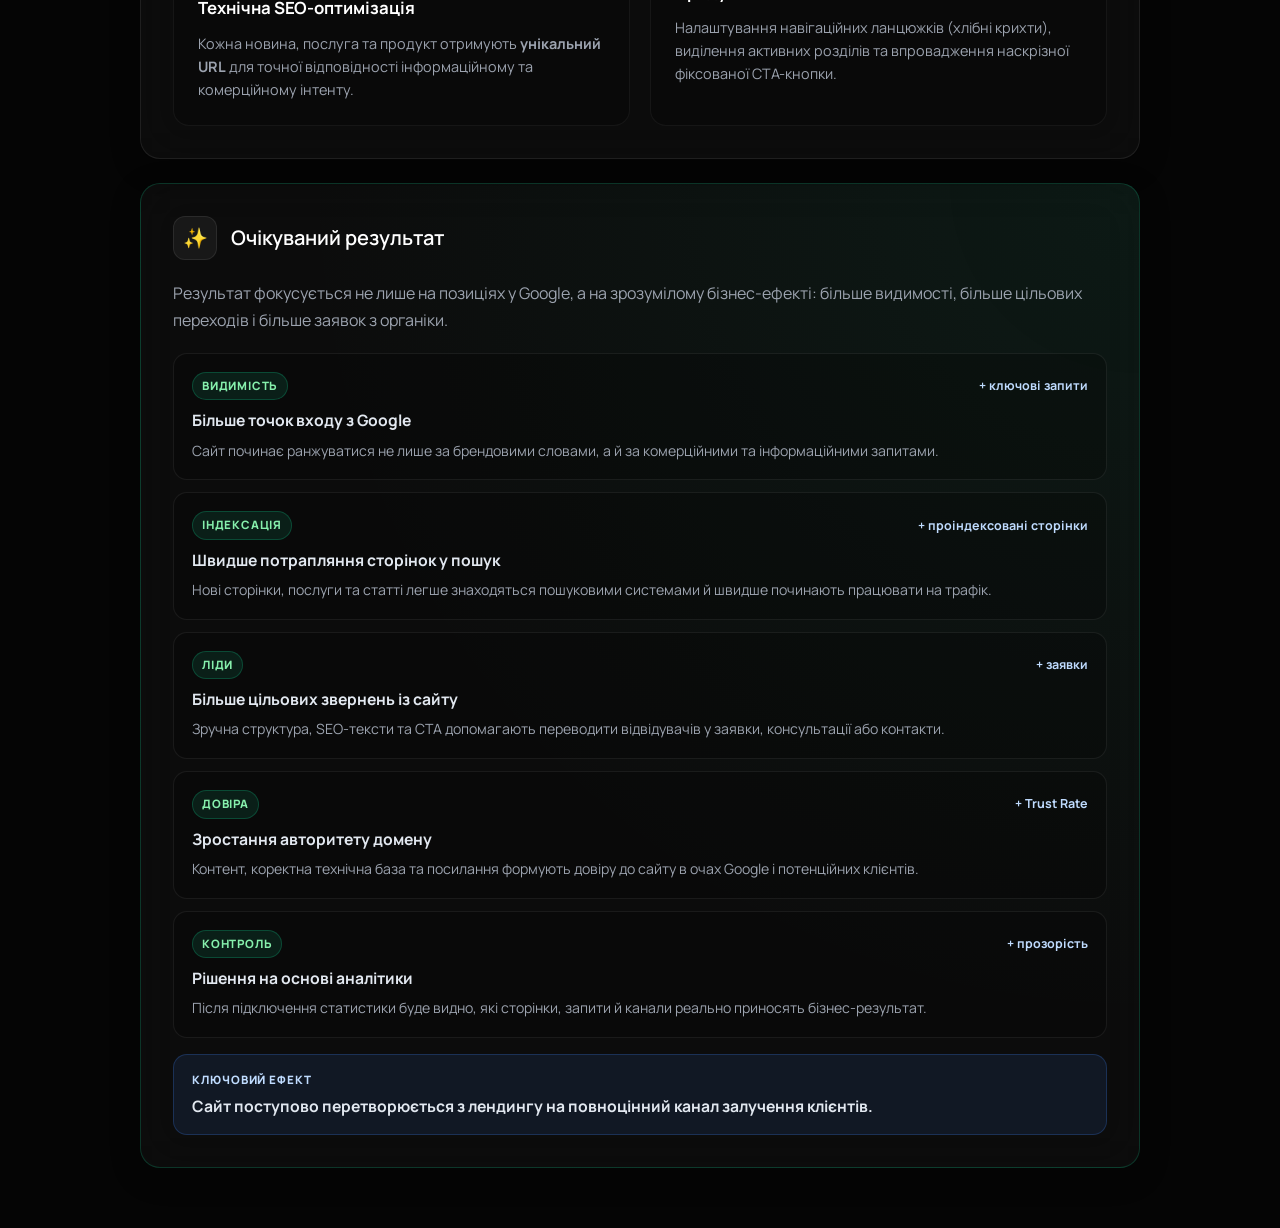
==== commit cb21518f: "Add cursor particle parallax effect" ====
--- a/index.html
+++ b/index.html
@@ -14,6 +14,7 @@
 
 <body>
     <div class="bg-mesh">
+        <canvas id="energyParticles" class="energy-particles" aria-hidden="true"></canvas>
         <div class="blob blob-1"></div>
         <div class="blob blob-2"></div>
         <div class="blob blob-3"></div>
--- a/styles.css
+++ b/styles.css
@@ -34,7 +34,18 @@
     background: #050505;
 }
 
+.energy-particles {
+    position: absolute;
+    inset: 0;
+    width: 100%;
+    height: 100%;
+    pointer-events: none;
+    opacity: 0.9;
+}
+
 .blob {
+    --parallax-x: 0px;
+    --parallax-y: 0px;
     position: absolute;
     border-radius: 50%;
     filter: blur(80px);
@@ -72,11 +83,11 @@
 
     0%,
     100% {
-        transform: translateY(0) scale(1);
+        transform: translate3d(var(--parallax-x), var(--parallax-y), 0) translateY(0) scale(1);
     }
 
     50% {
-        transform: translateY(-30px) scale(1.05);
+        transform: translate3d(var(--parallax-x), var(--parallax-y), 0) translateY(-30px) scale(1.05);
     }
 }
 
@@ -199,9 +210,11 @@
     .site-nav {
         flex-wrap: wrap;
     }
+
     .site-nav__toggle {
         display: flex;
     }
+
     .site-nav__list {
         flex-basis: 100%;
         flex-direction: column;
@@ -210,10 +223,12 @@
         overflow: hidden;
         transition: max-height 0.3s ease;
     }
+
     .site-nav__list.open {
         max-height: 500px;
         padding-top: 8px;
     }
+
     .site-nav__list a {
         display: block;
         padding: 10px 12px;
@@ -832,10 +847,23 @@
 }
 
 @keyframes leakDot {
-    0% { left: 0; opacity: 0; }
-    10% { opacity: 1; }
-    90% { opacity: 1; }
-    100% { left: 100%; opacity: 0; }
+    0% {
+        left: 0;
+        opacity: 0;
+    }
+
+    10% {
+        opacity: 1;
+    }
+
+    90% {
+        opacity: 1;
+    }
+
+    100% {
+        left: 100%;
+        opacity: 0;
+    }
 }
 
 .leak-targets {
@@ -971,13 +999,16 @@
         grid-template-columns: 1fr;
         text-align: center;
     }
+
     .leak-flow {
         transform: rotate(90deg);
         height: 50px;
     }
+
     .leak-compare {
         grid-template-columns: 1fr;
     }
+
     .leak-node {
         width: 100%;
     }
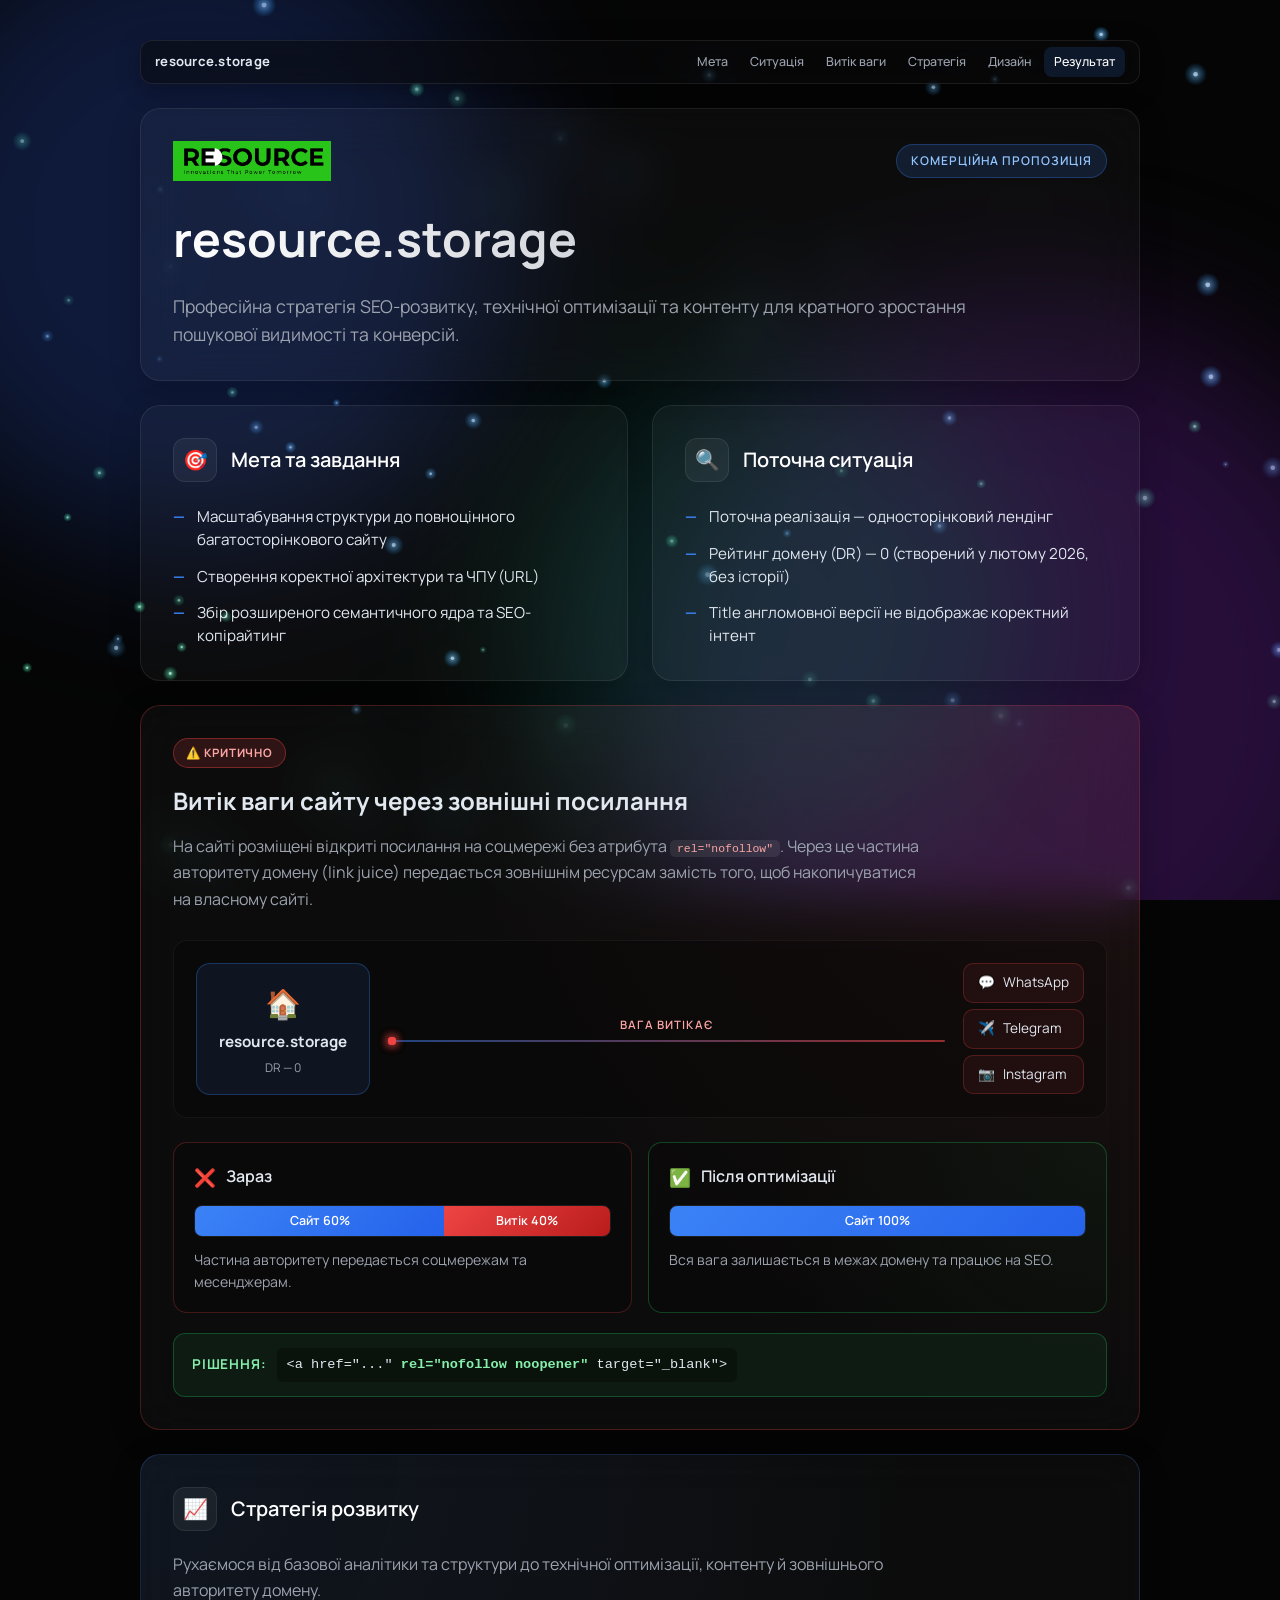
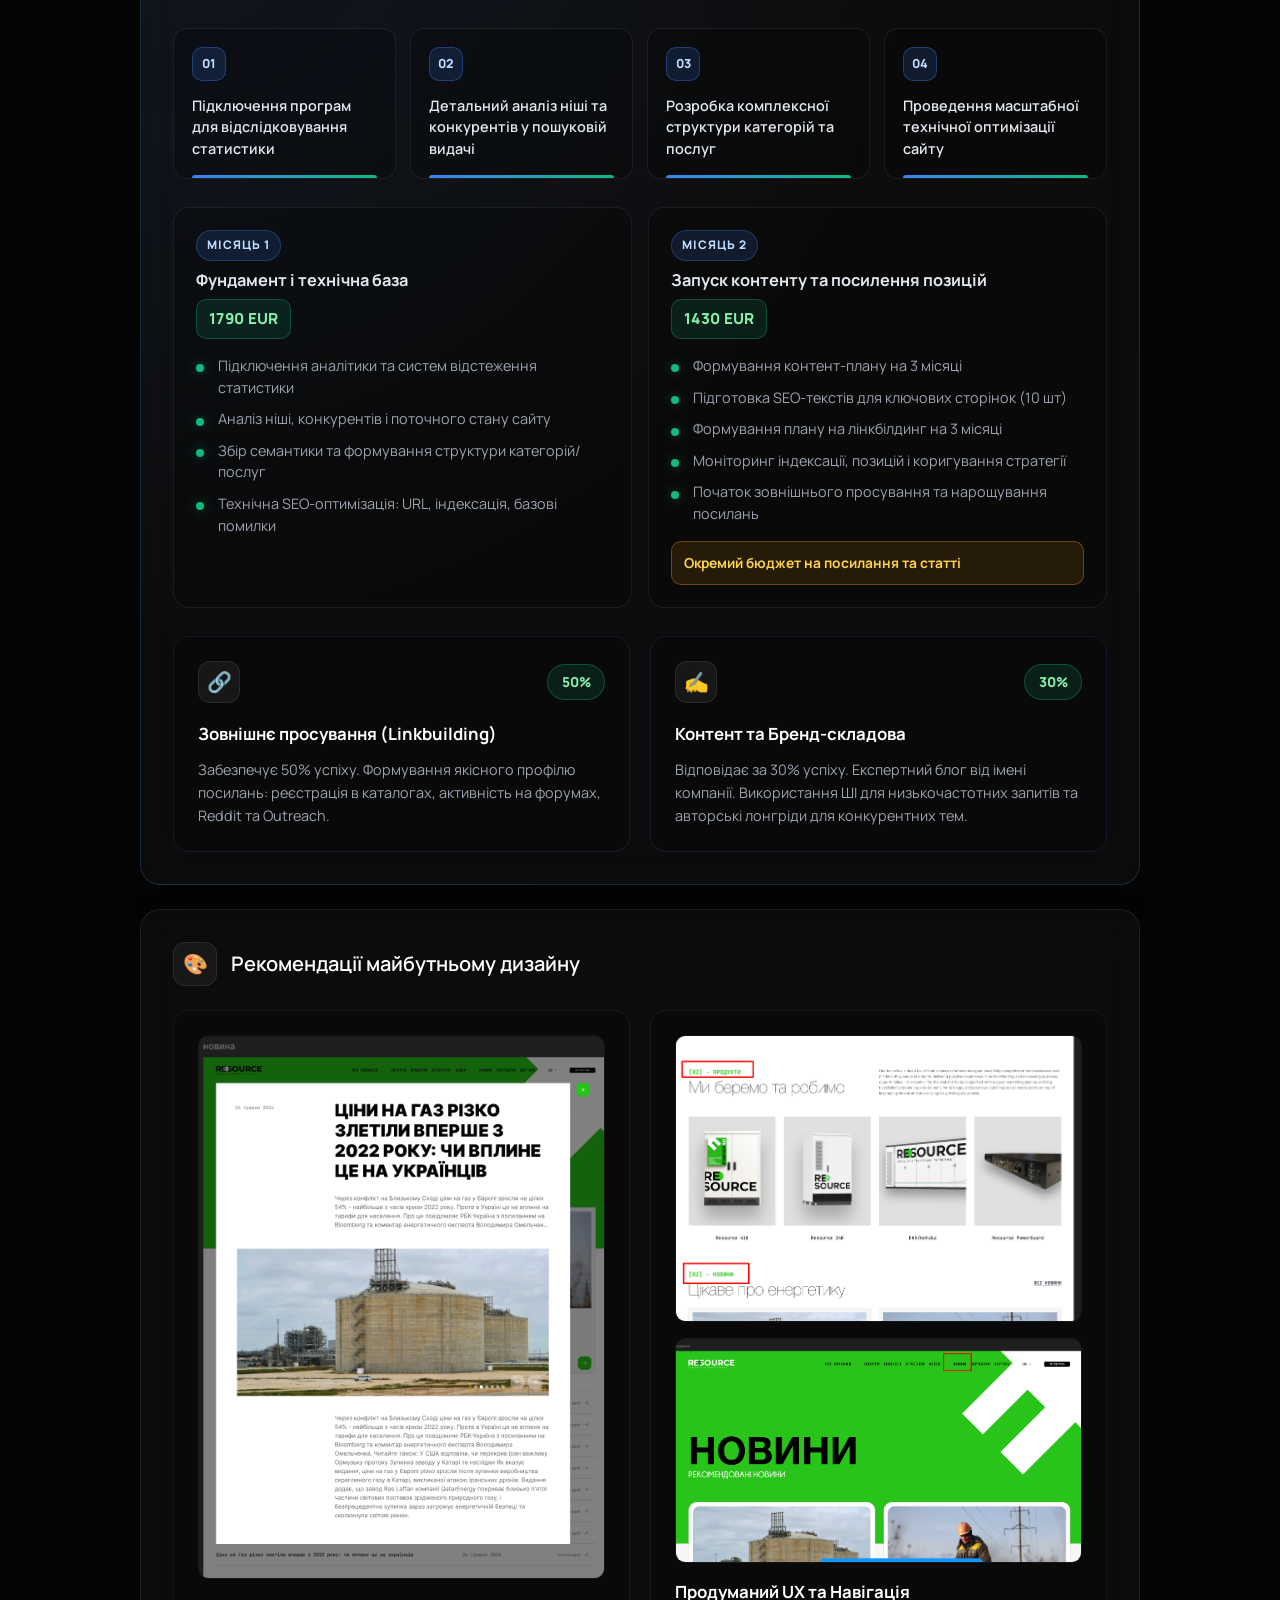
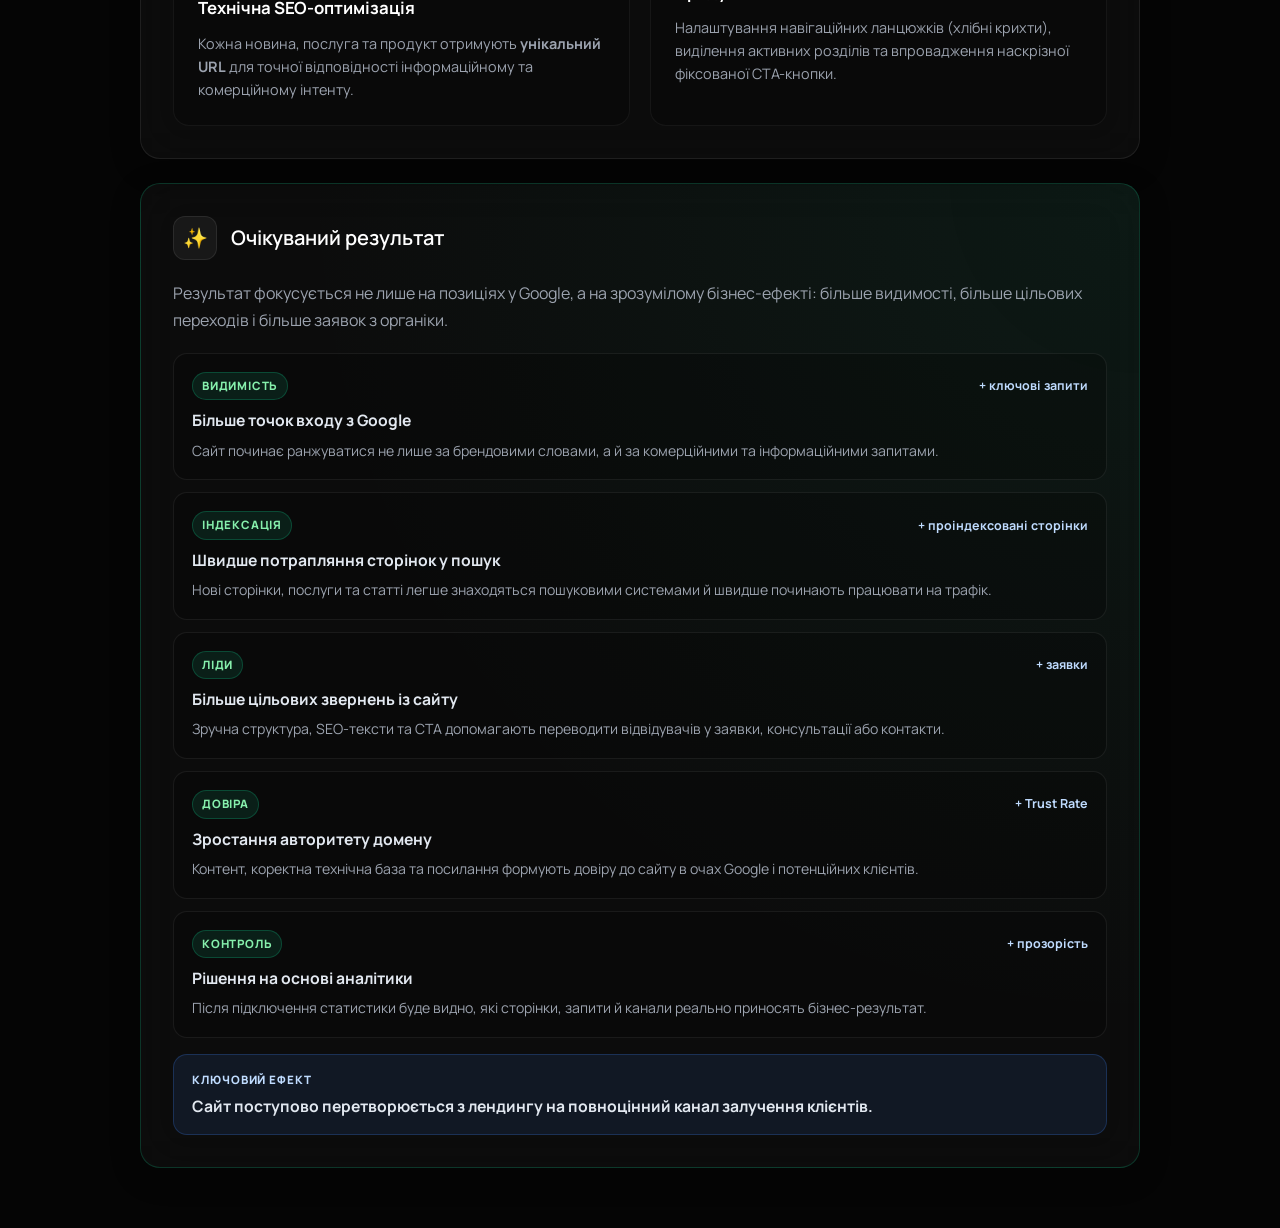
==== commit f2a2791f: "Bust cache for particle assets" ====
--- a/index.html
+++ b/index.html
@@ -9,7 +9,7 @@
     <link rel="preconnect" href="https://fonts.gstatic.com" crossorigin />
     <link href="https://fonts.googleapis.com/css2?family=Manrope:wght@300;400;500;600;700&display=swap"
         rel="stylesheet" />
-    <link rel="stylesheet" href="styles.css" />
+    <link rel="stylesheet" href="styles.css?v=20260427-2" />
 </head>
 
 <body>
@@ -196,7 +196,7 @@
         <img id="lightboxImg" src="" alt="" class="lightbox-img" />
     </div>
 
-    <script src="script.js"></script>
+    <script src="script.js?v=20260427-2"></script>
 </body>
 
 </html>
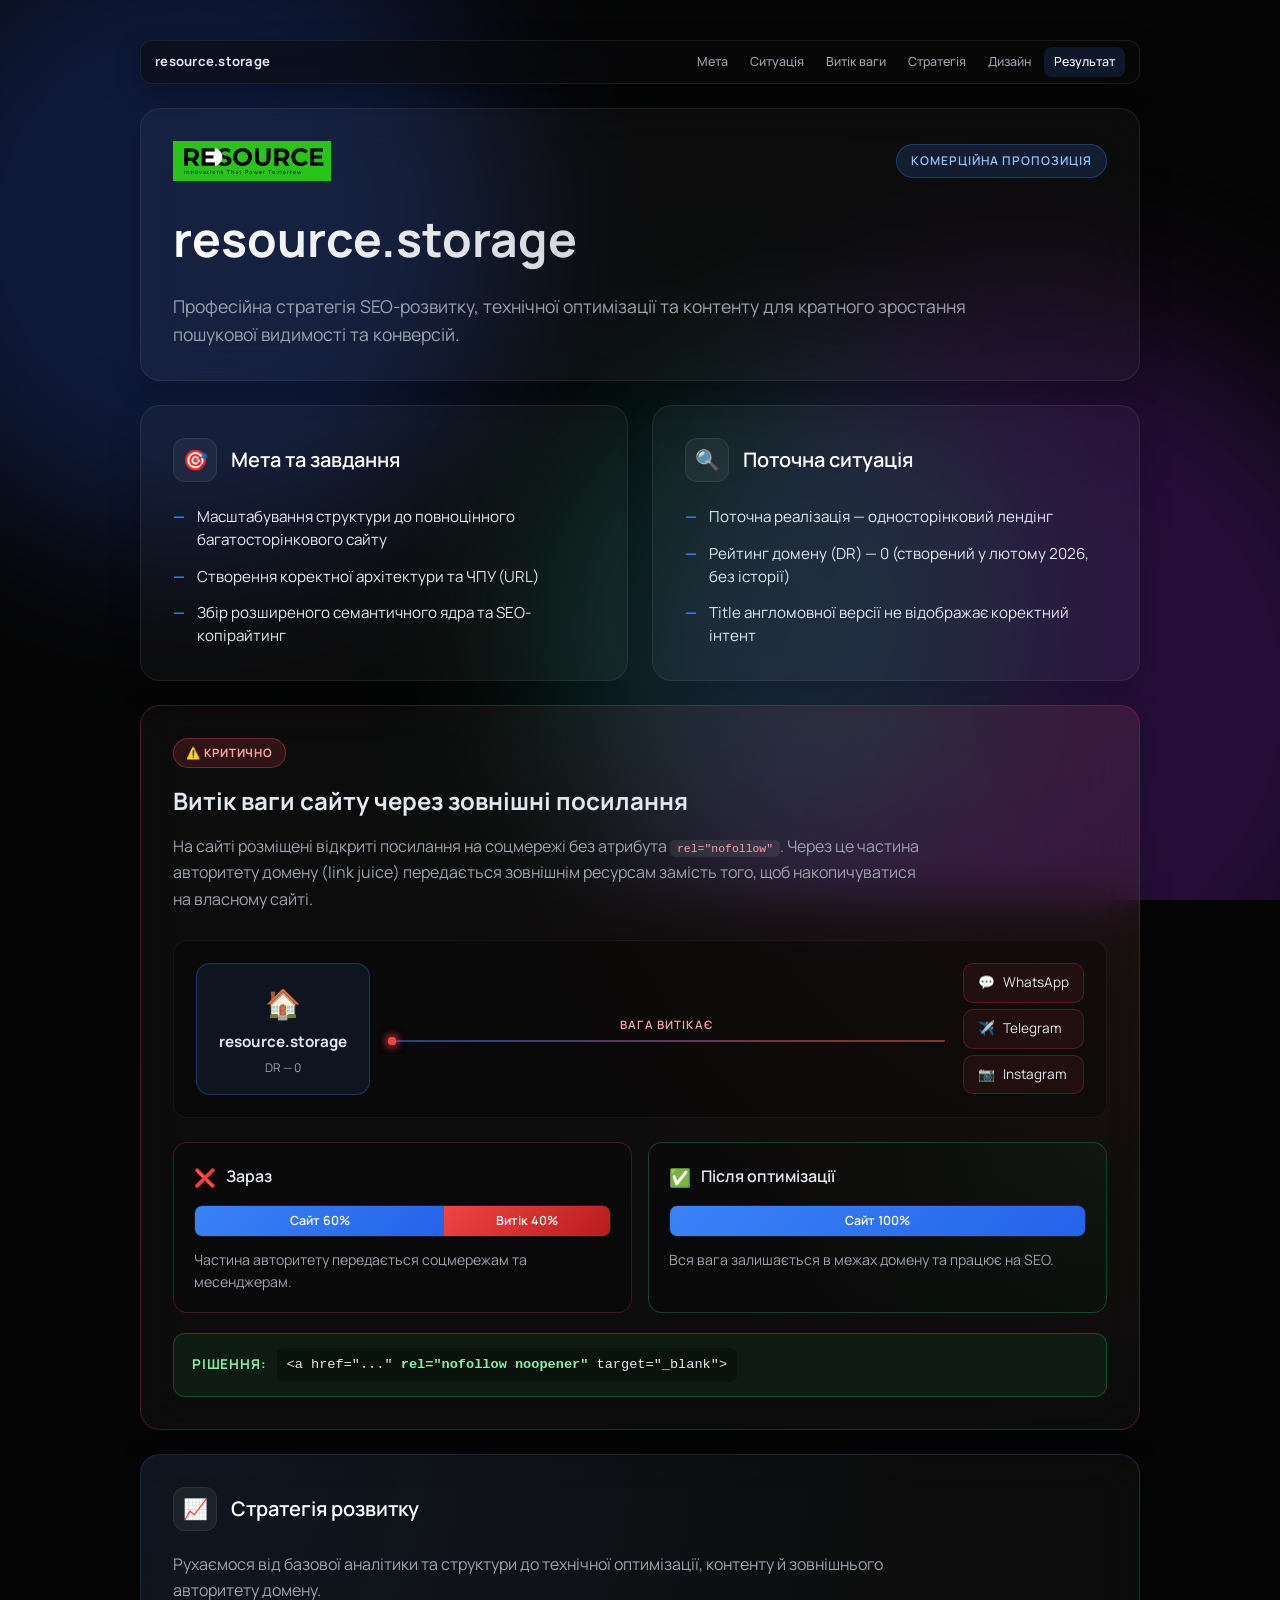
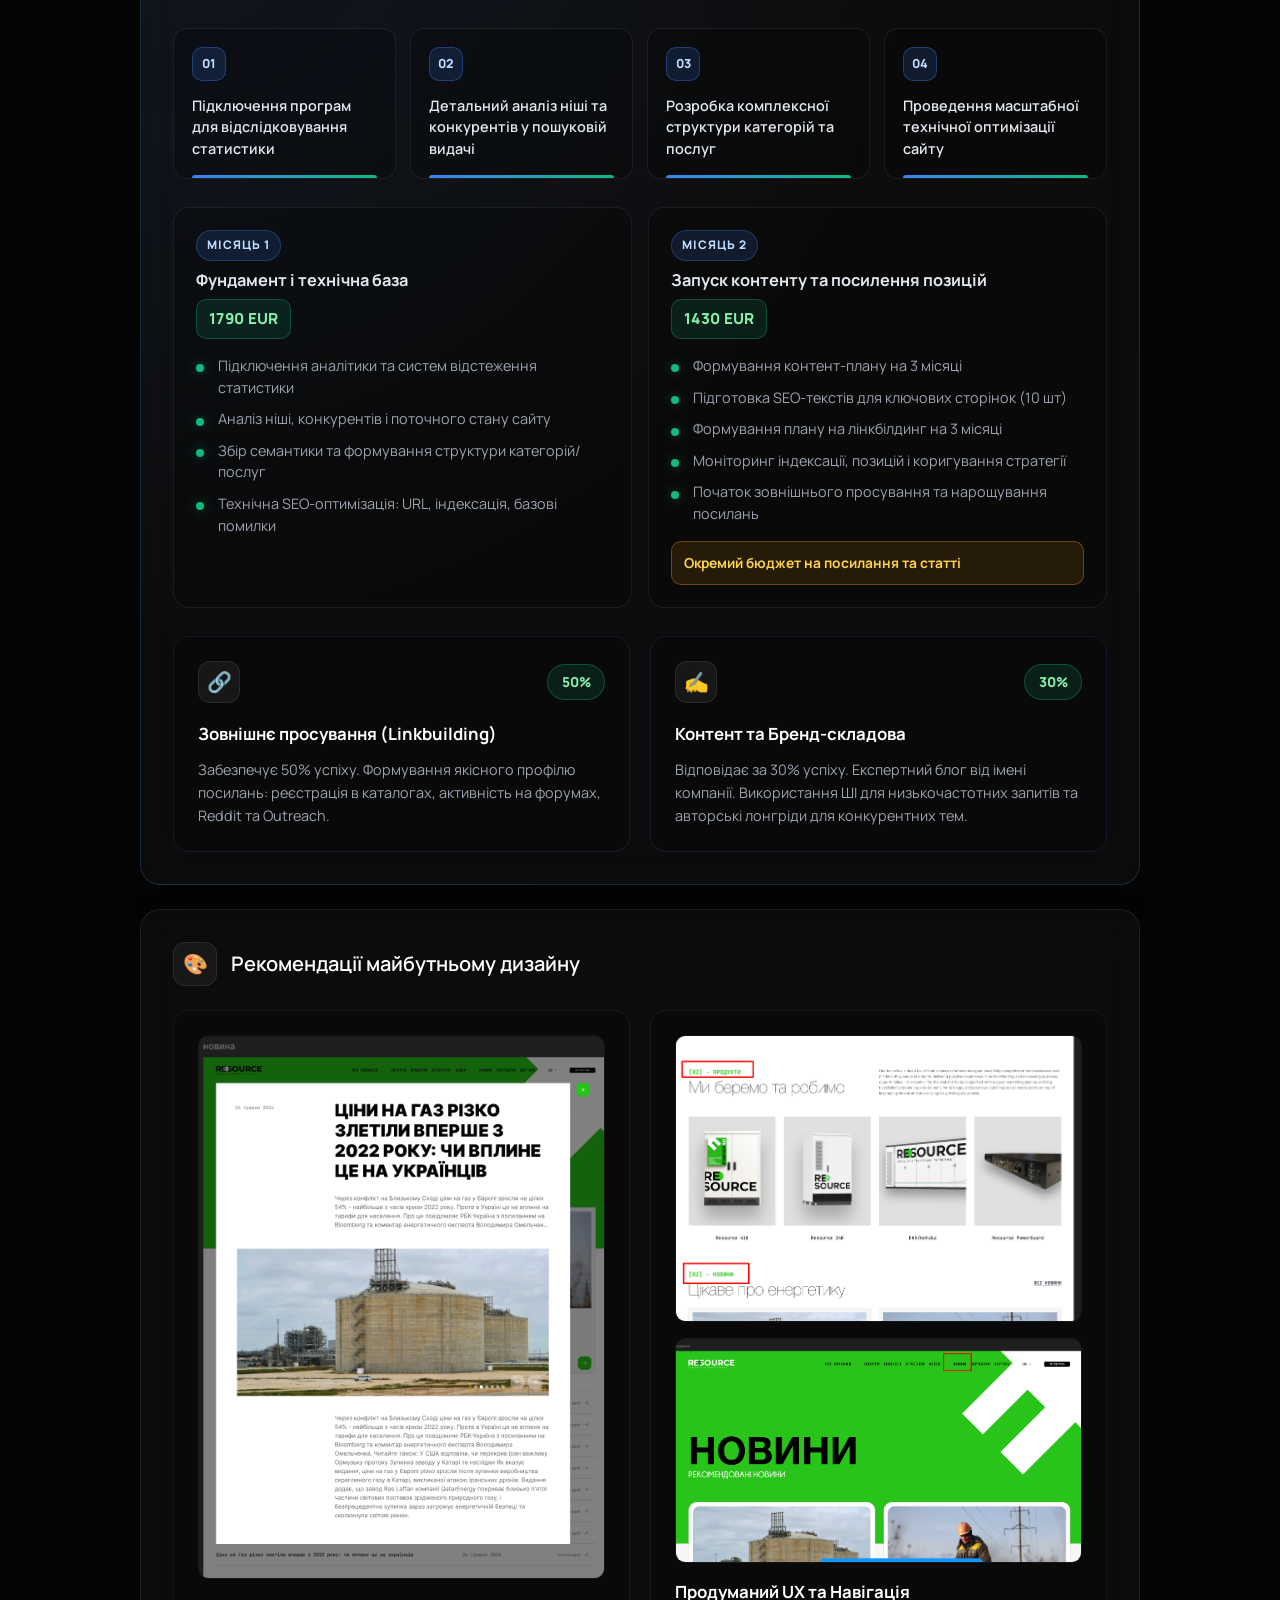
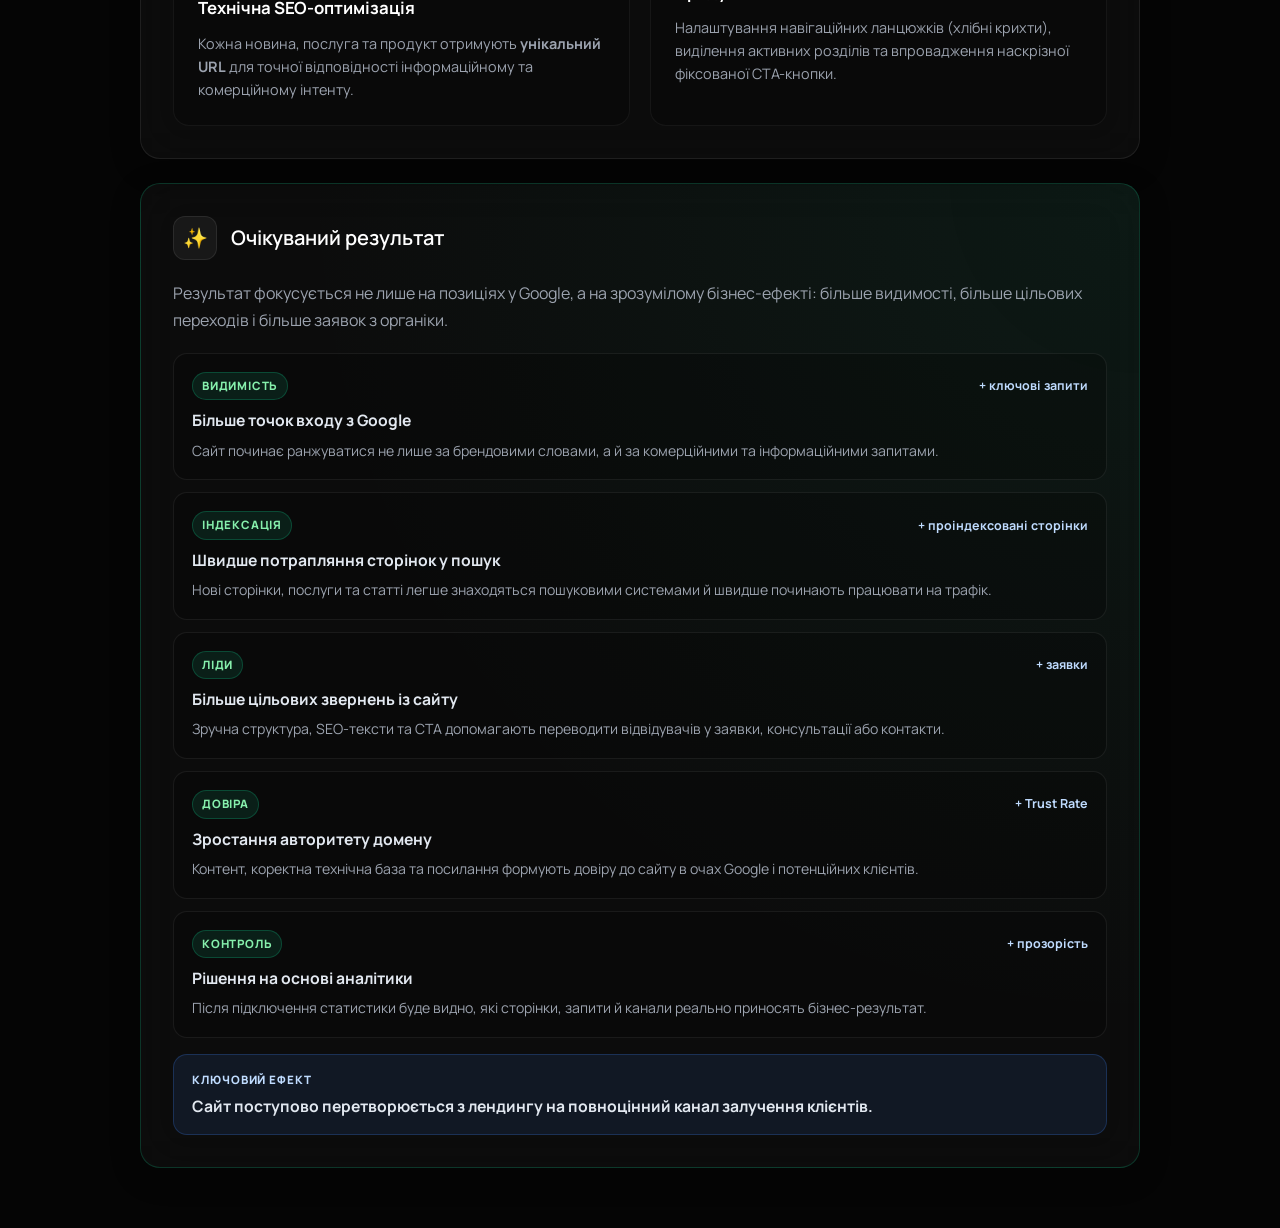
==== commit 461446f0: "Fix particle animation startup" ====
--- a/index.html
+++ b/index.html
@@ -9,7 +9,7 @@
     <link rel="preconnect" href="https://fonts.gstatic.com" crossorigin />
     <link href="https://fonts.googleapis.com/css2?family=Manrope:wght@300;400;500;600;700&display=swap"
         rel="stylesheet" />
-    <link rel="stylesheet" href="styles.css?v=20260427-2" />
+    <link rel="stylesheet" href="styles.css?v=20260427-3" />
 </head>
 
 <body>
@@ -196,7 +196,7 @@
         <img id="lightboxImg" src="" alt="" class="lightbox-img" />
     </div>
 
-    <script src="script.js?v=20260427-2"></script>
+    <script src="script.js?v=20260427-3"></script>
 </body>
 
 </html>
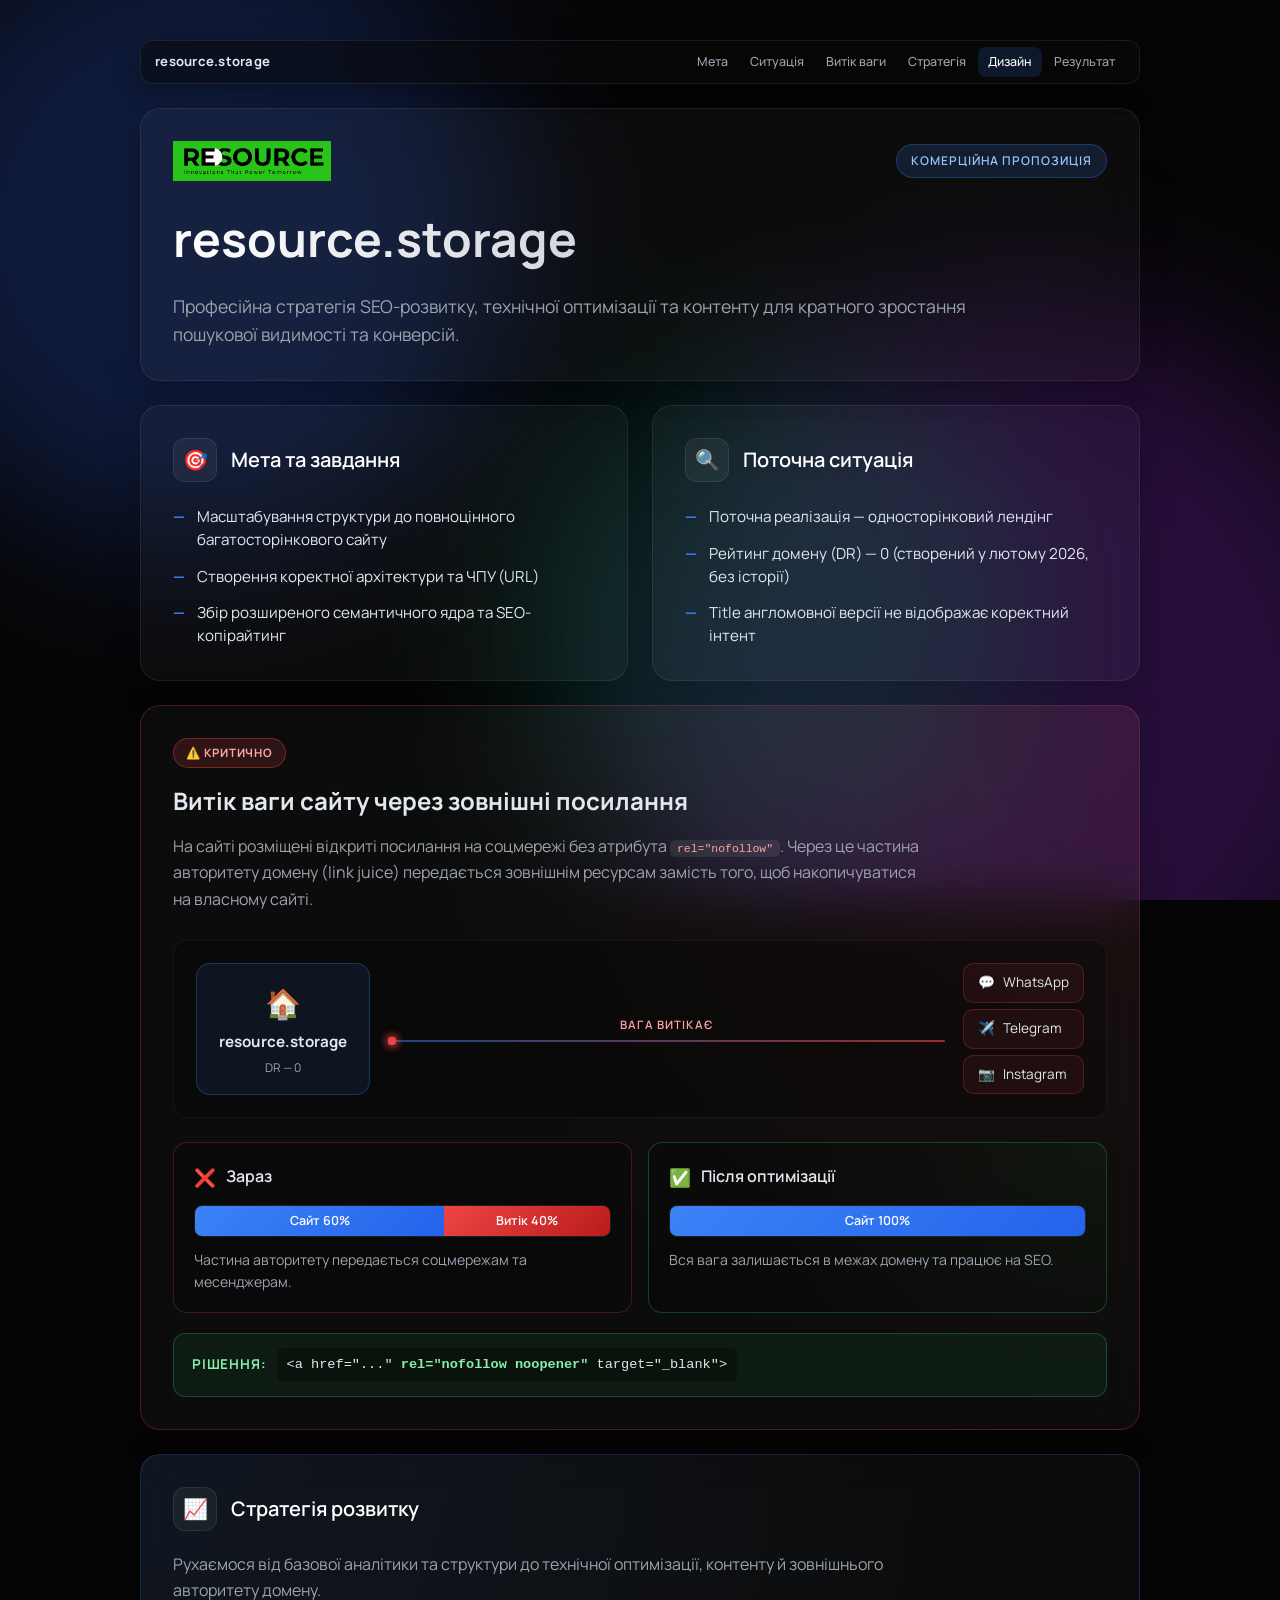
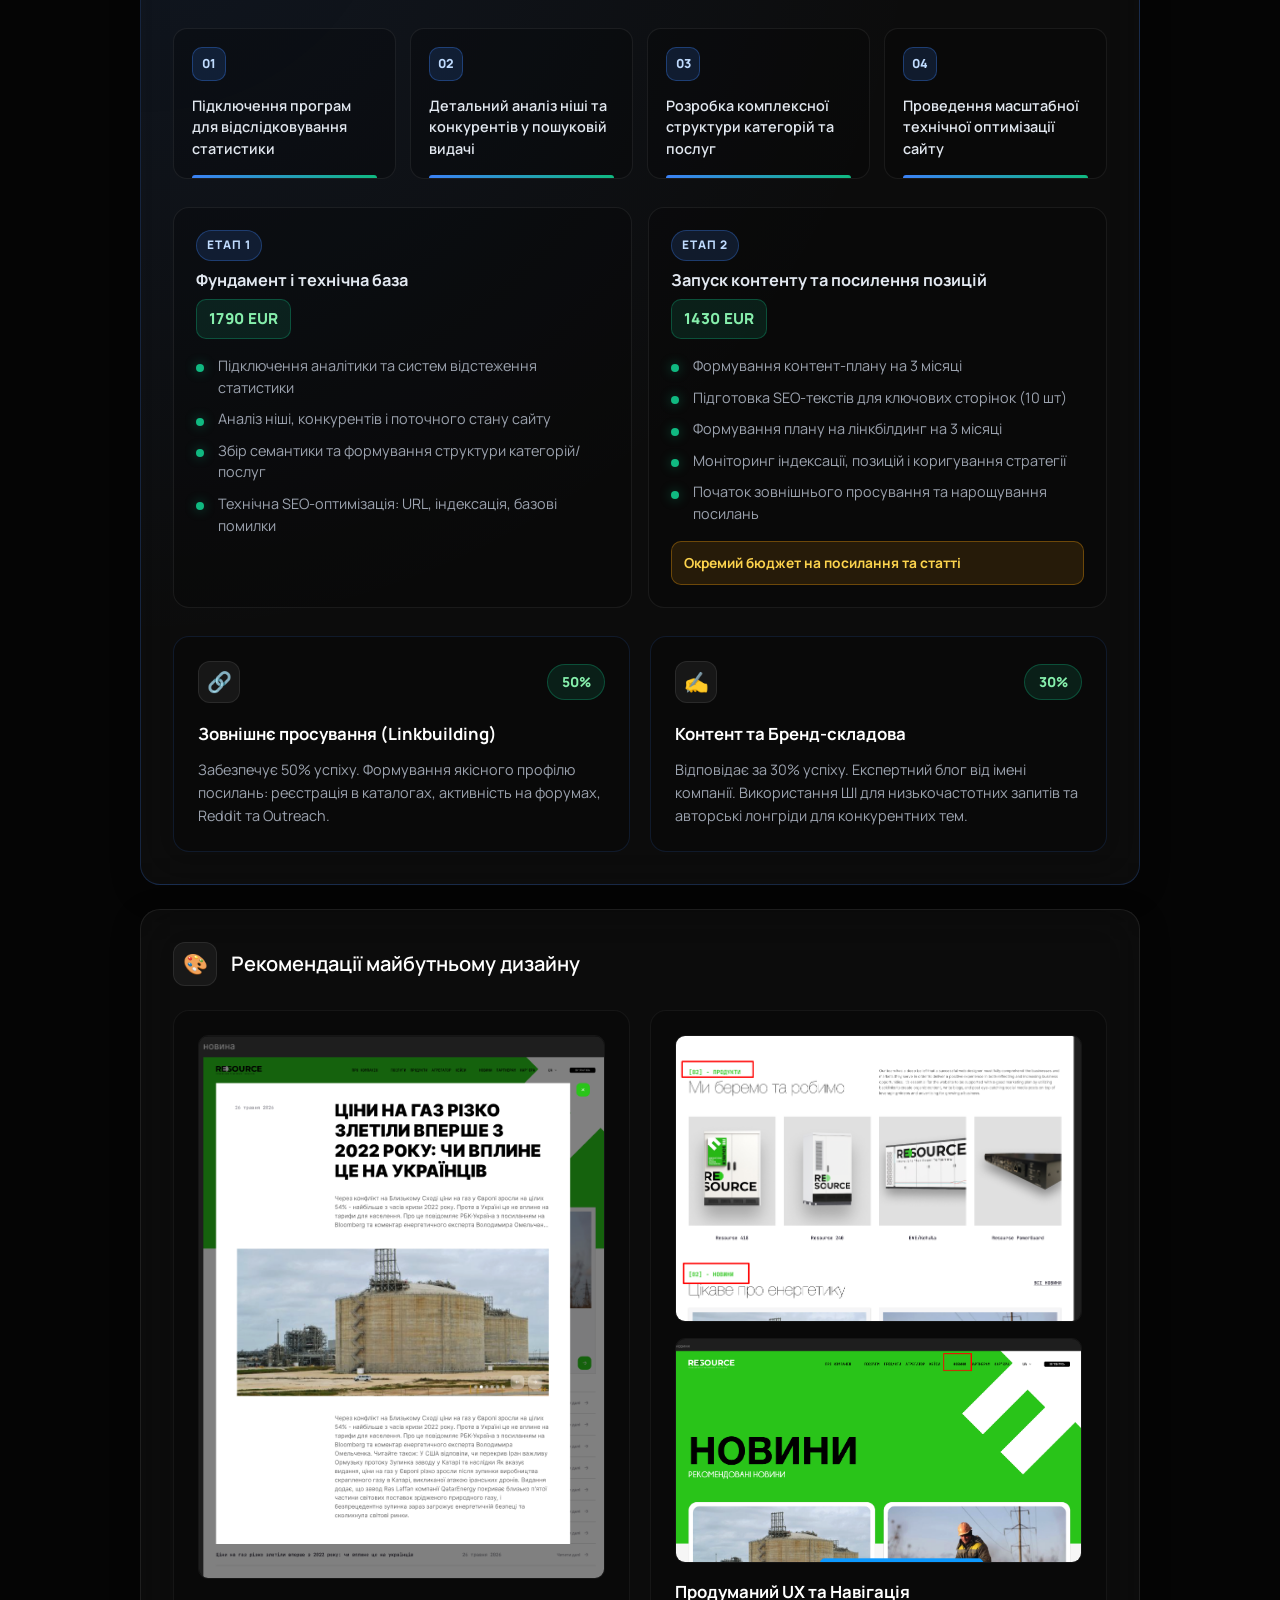
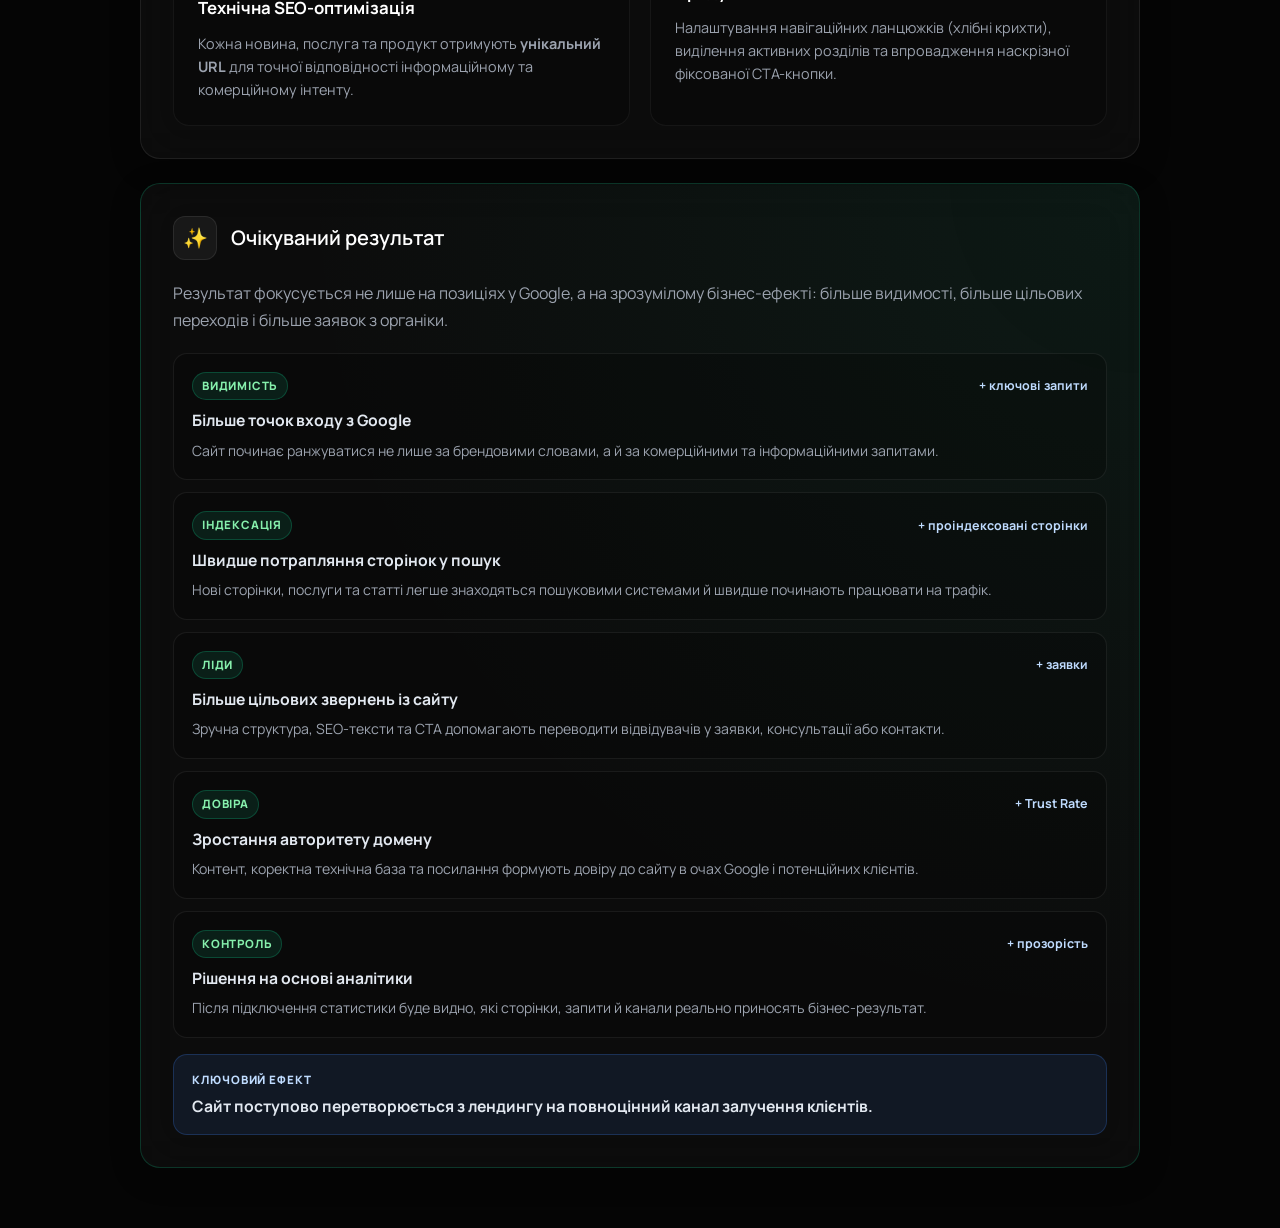
==== commit 477e9cc7: "Rename months to stages" ====
--- a/index.html
+++ b/index.html
@@ -133,12 +133,12 @@
             </p>
             <ul id="newStrategyList" class="strategy-timeline"></ul>
 
-            <div class="strategy-months" aria-label="Розподіл робіт на два місяці">
-                <div class="strategy-month">
-                    <div class="strategy-month__top">
-                        <span class="strategy-month__label">Місяць 1</span>
+            <div class="strategy-stages" aria-label="Розподіл робіт на два етапи">
+                <div class="strategy-stage">
+                    <div class="strategy-stage__top">
+                        <span class="strategy-stage__label">Етап 1</span>
                         <strong>Фундамент і технічна база</strong>
-                        <span class="strategy-month__price">1790 EUR</span>
+                        <span class="strategy-stage__price">1790 EUR</span>
                     </div>
                     <ul>
                         <li>Підключення аналітики та систем відстеження статистики</li>
@@ -147,11 +147,11 @@
                         <li>Технічна SEO-оптимізація: URL, індексація, базові помилки</li>
                     </ul>
                 </div>
-                <div class="strategy-month">
-                    <div class="strategy-month__top">
-                        <span class="strategy-month__label">Місяць 2</span>
+                <div class="strategy-stage">
+                    <div class="strategy-stage__top">
+                        <span class="strategy-stage__label">Етап 2</span>
                         <strong>Запуск контенту та посилення позицій</strong>
-                        <span class="strategy-month__price">1430 EUR</span>
+                        <span class="strategy-stage__price">1430 EUR</span>
                     </div>
                     <ul>
                         <li>Формування контент-плану на 3 місяці</li>
@@ -160,7 +160,7 @@
                         <li>Моніторинг індексації, позицій і коригування стратегії</li>
                         <li>Початок зовнішнього просування та нарощування посилань</li>
                     </ul>
-                    <div class="strategy-month__note">Окремий бюджет на посилання та статті</div>
+                    <div class="strategy-stage__note">Окремий бюджет на посилання та статті</div>
                 </div>
             </div>
 
--- a/styles.css
+++ b/styles.css
@@ -515,34 +515,34 @@
     font-weight: 600;
 }
 
-.strategy-months {
+.strategy-stages {
     display: grid;
     grid-template-columns: 1fr 1fr;
     gap: 16px;
     margin: 0 0 28px;
 }
 
-.strategy-month {
+.strategy-stage {
     padding: 22px;
     background: rgba(0, 0, 0, 0.22);
     border: 1px solid rgba(255, 255, 255, 0.07);
     border-radius: 16px;
 }
 
-.strategy-month__top {
+.strategy-stage__top {
     display: flex;
     flex-direction: column;
     gap: 8px;
     margin-bottom: 16px;
 }
 
-.strategy-month__top strong {
+.strategy-stage__top strong {
     color: var(--text);
     font-size: 1.02rem;
     line-height: 1.35;
 }
 
-.strategy-month__price {
+.strategy-stage__price {
     width: fit-content;
     padding: 7px 12px;
     background: rgba(16, 185, 129, 0.12);
@@ -554,7 +554,7 @@
     letter-spacing: 0.02em;
 }
 
-.strategy-month__label {
+.strategy-stage__label {
     width: fit-content;
     padding: 5px 10px;
     background: rgba(59, 130, 246, 0.14);
@@ -567,7 +567,7 @@
     letter-spacing: 0.08em;
 }
 
-.strategy-month ul {
+.strategy-stage ul {
     list-style: none;
     margin: 0;
     padding: 0;
@@ -576,7 +576,7 @@
     gap: 10px;
 }
 
-.strategy-month li {
+.strategy-stage li {
     position: relative;
     padding-left: 22px;
     color: var(--muted);
@@ -584,7 +584,7 @@
     line-height: 1.5;
 }
 
-.strategy-month li::before {
+.strategy-stage li::before {
     content: "";
     position: absolute;
     left: 0;
@@ -596,7 +596,7 @@
     box-shadow: 0 0 12px rgba(16, 185, 129, 0.45);
 }
 
-.strategy-month__note {
+.strategy-stage__note {
     margin-top: 16px;
     padding: 10px 12px;
     background: rgba(245, 158, 11, 0.12);
@@ -1194,7 +1194,7 @@
         grid-template-columns: 1fr 1fr;
     }
 
-    .strategy-months {
+    .strategy-stages {
         grid-template-columns: 1fr;
     }
 
